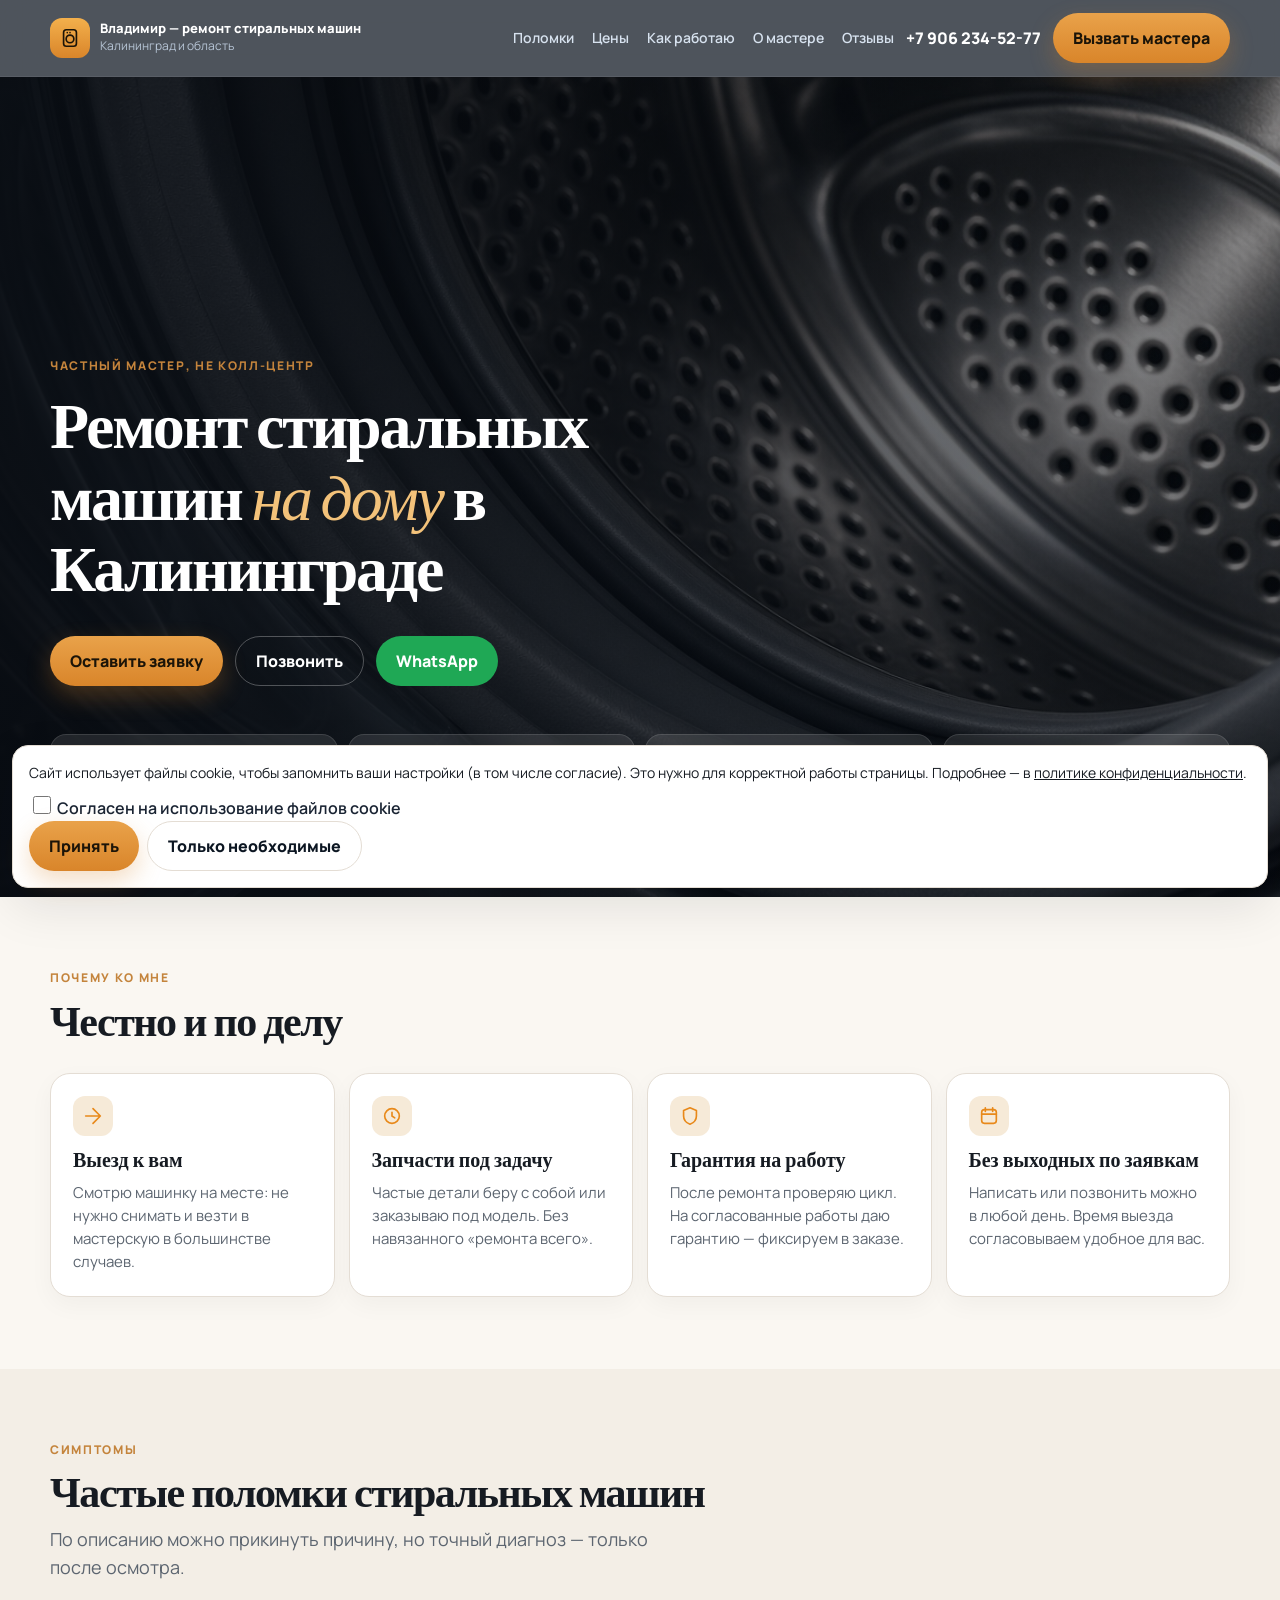
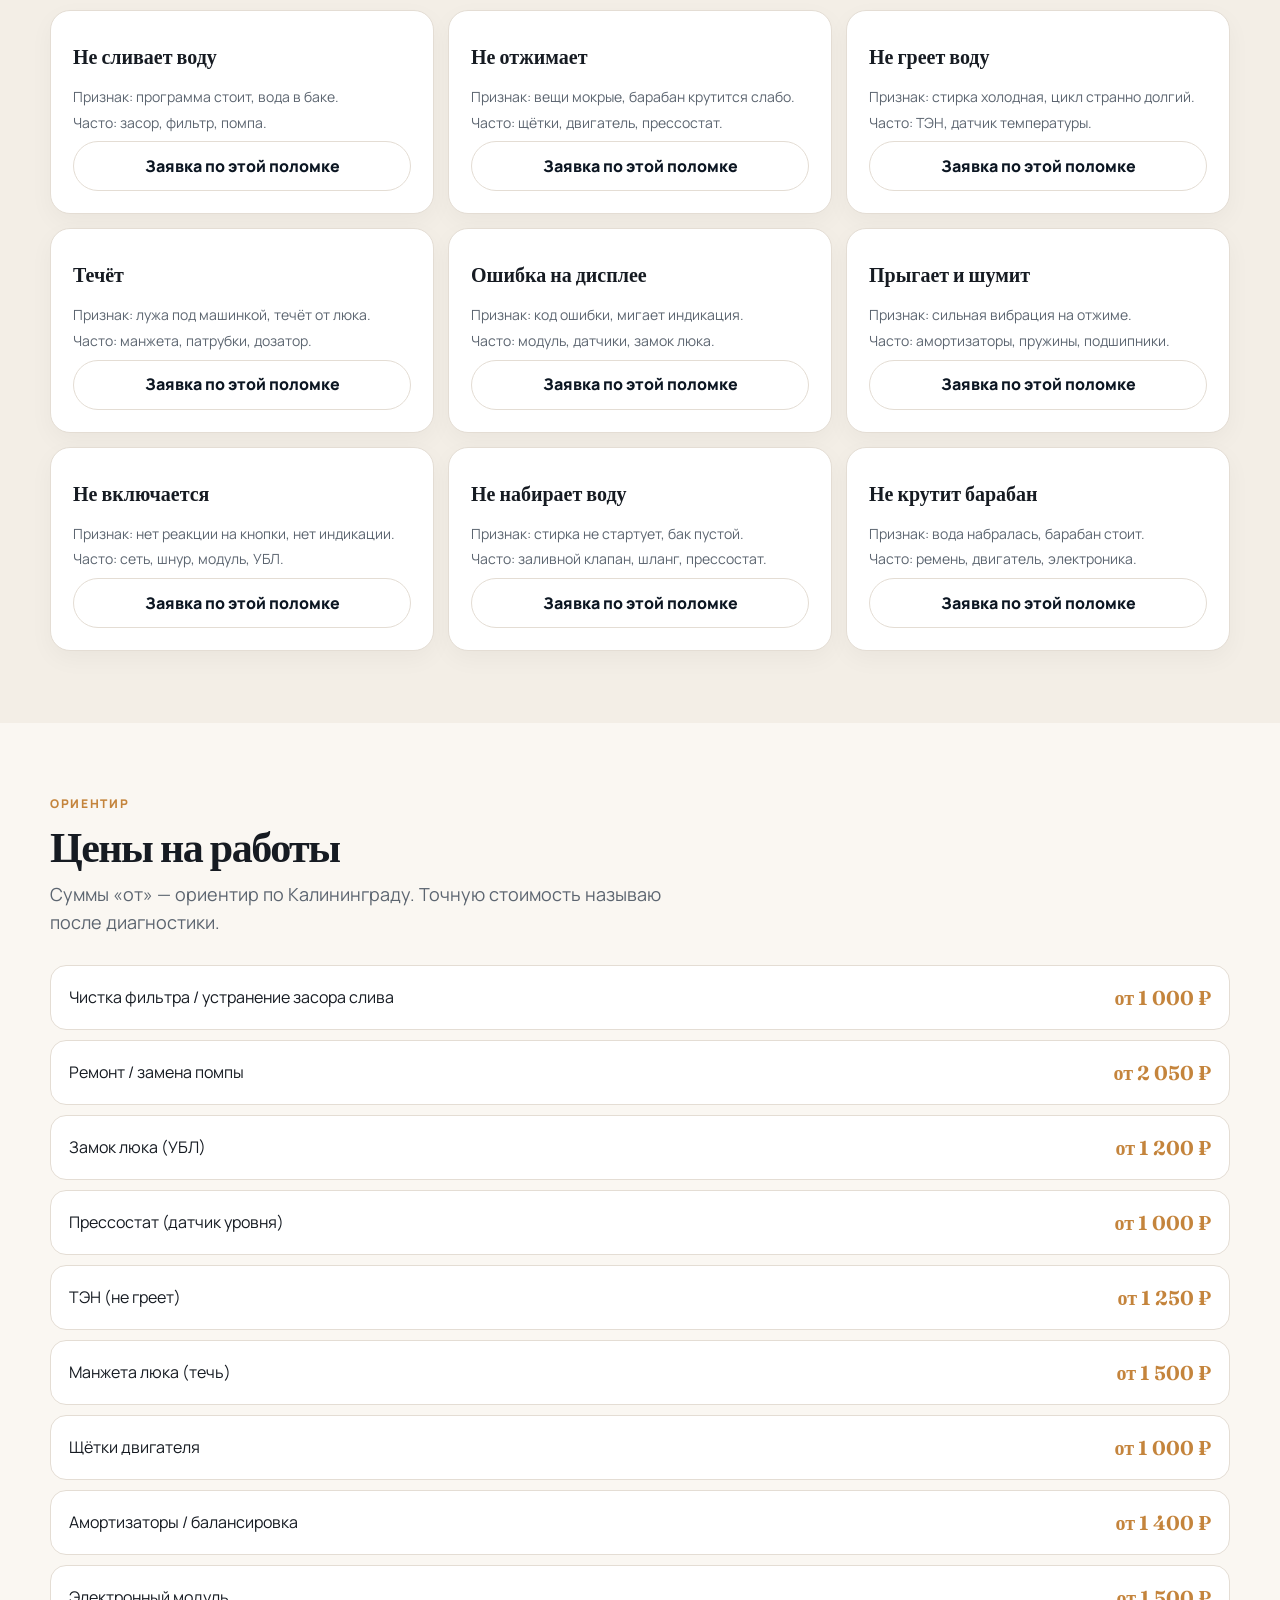
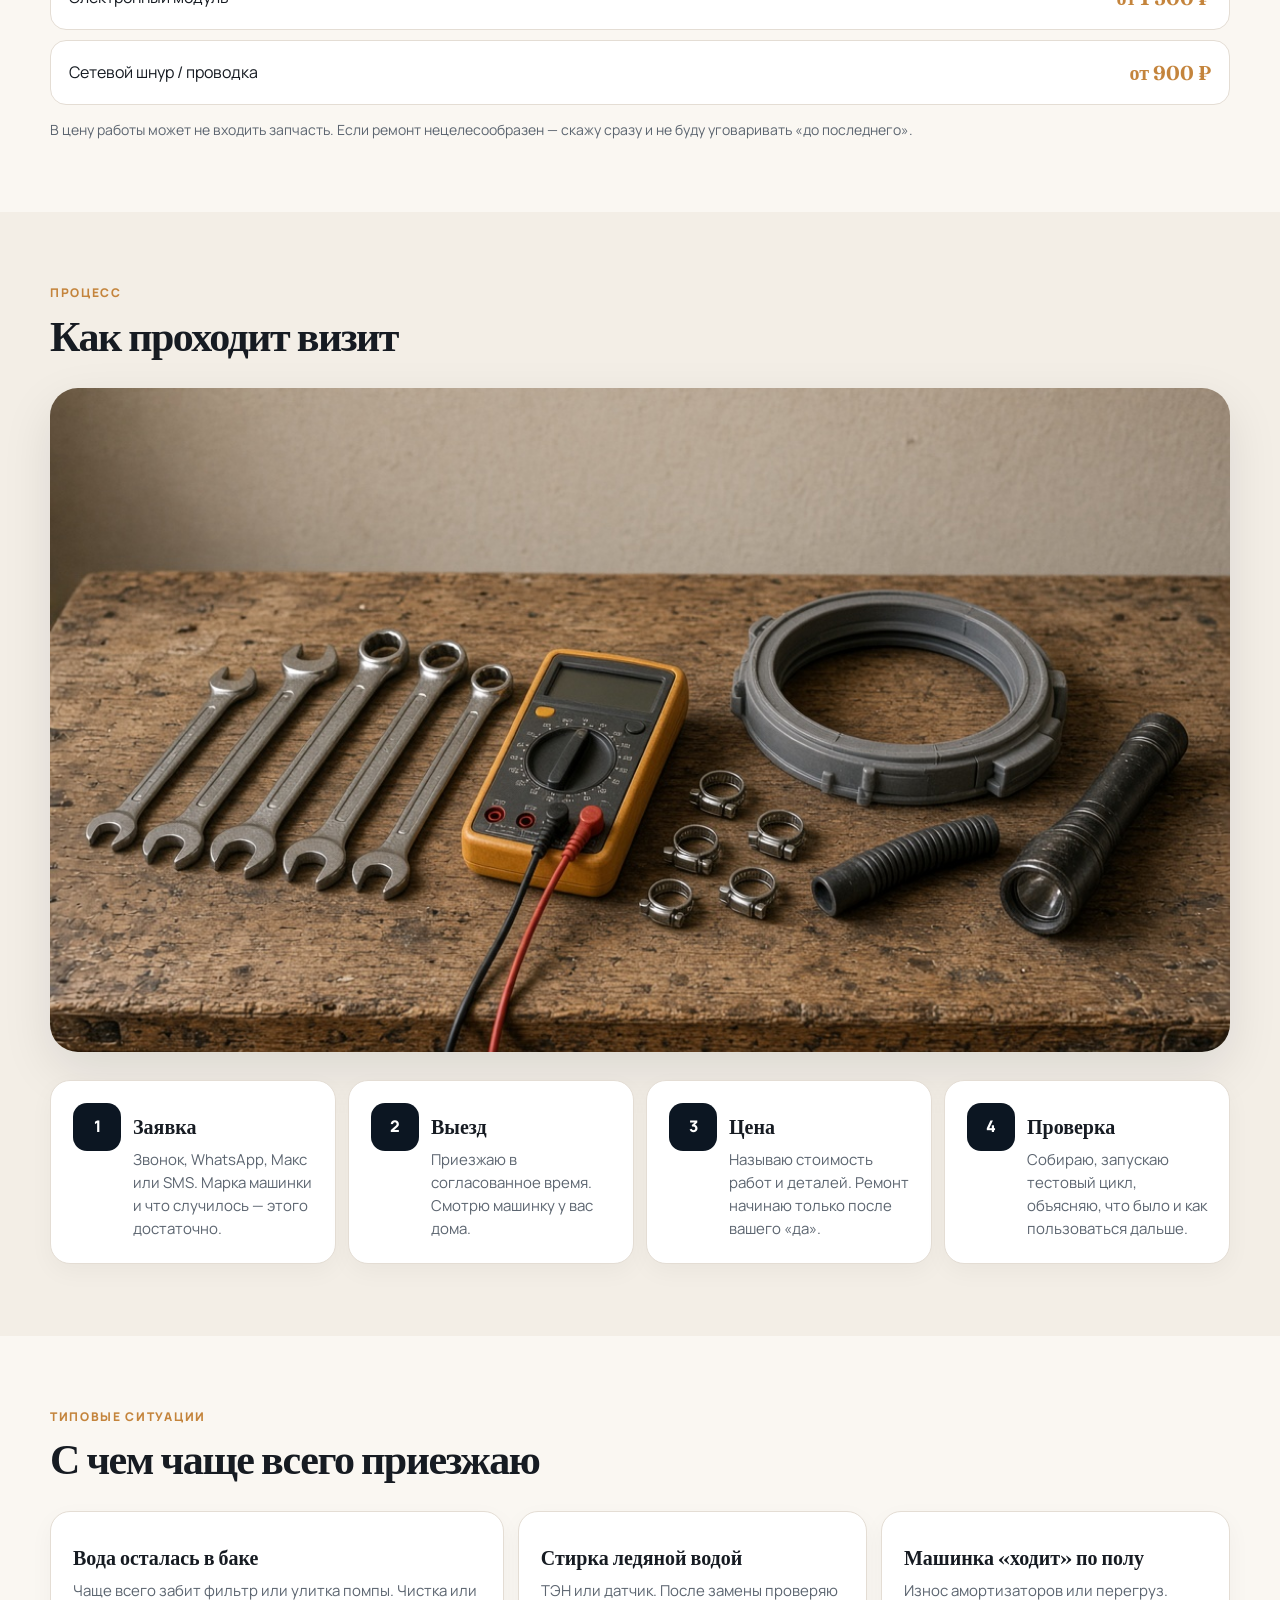
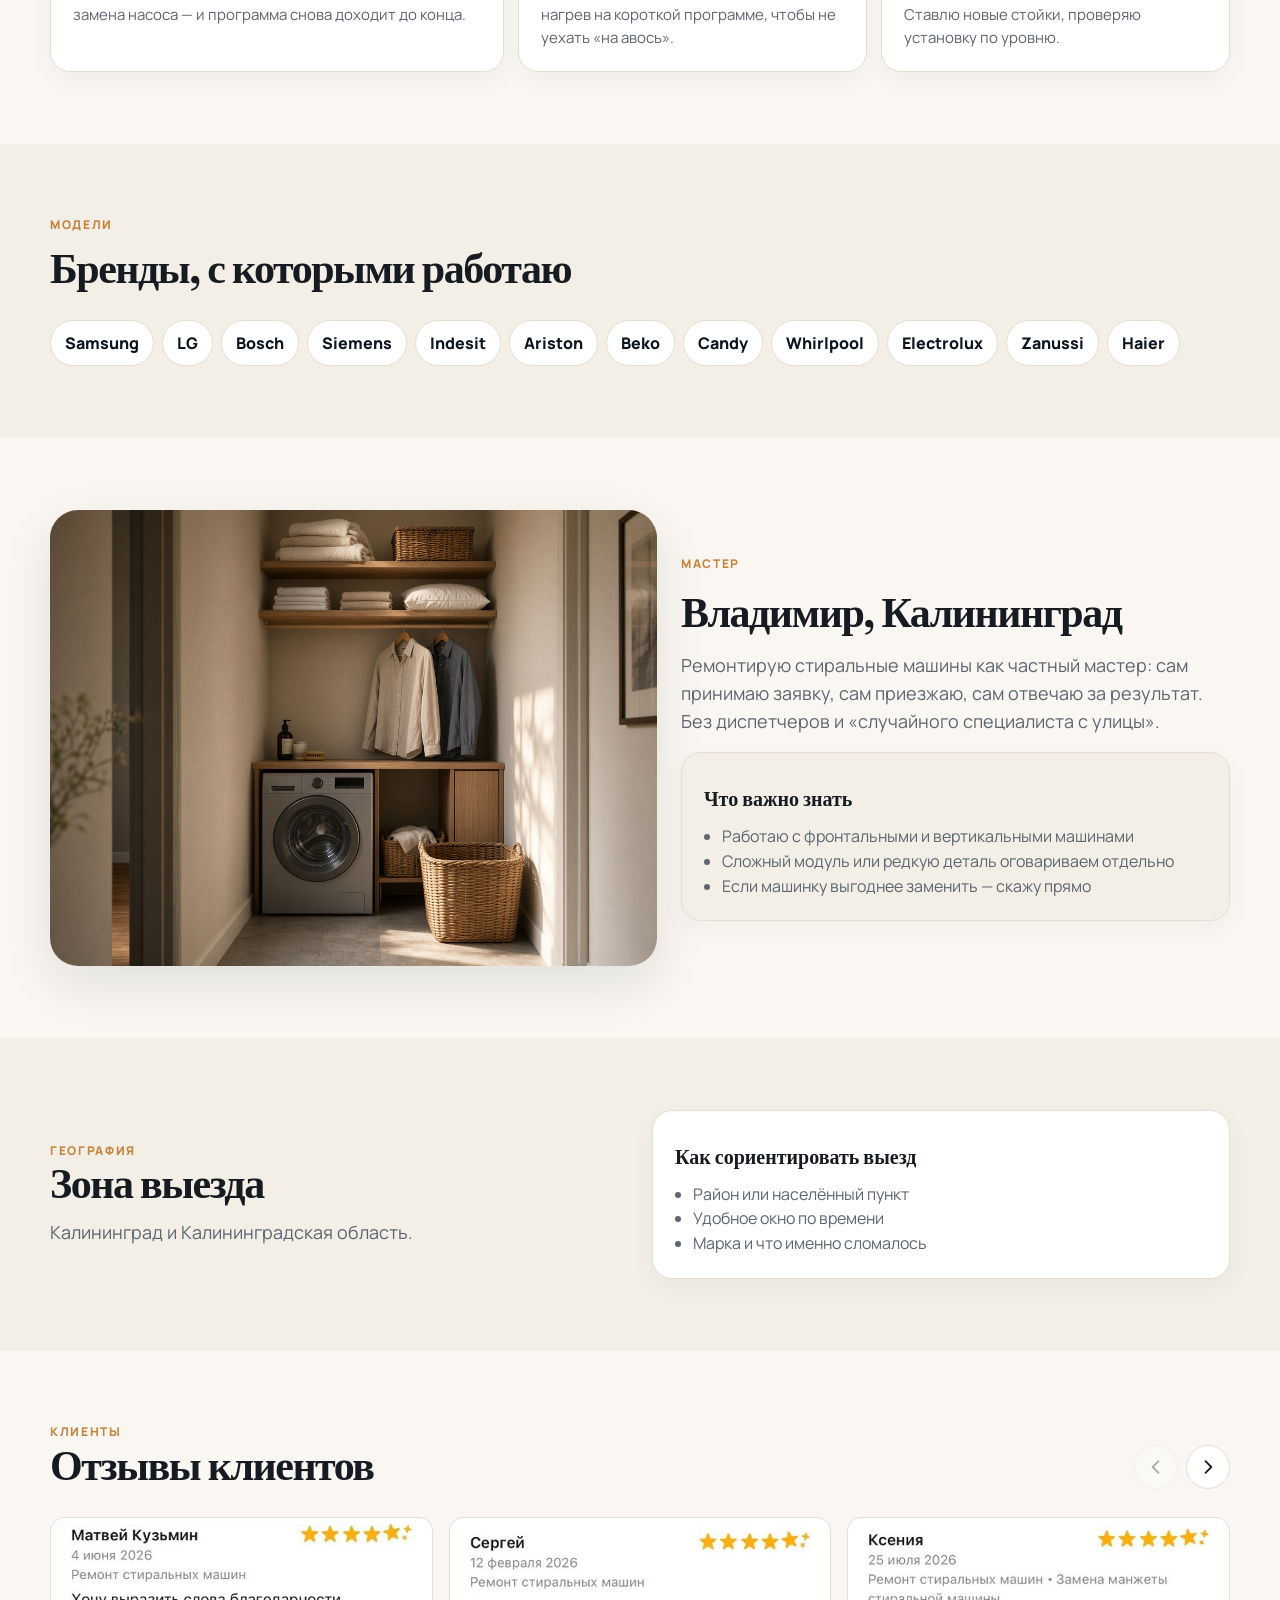
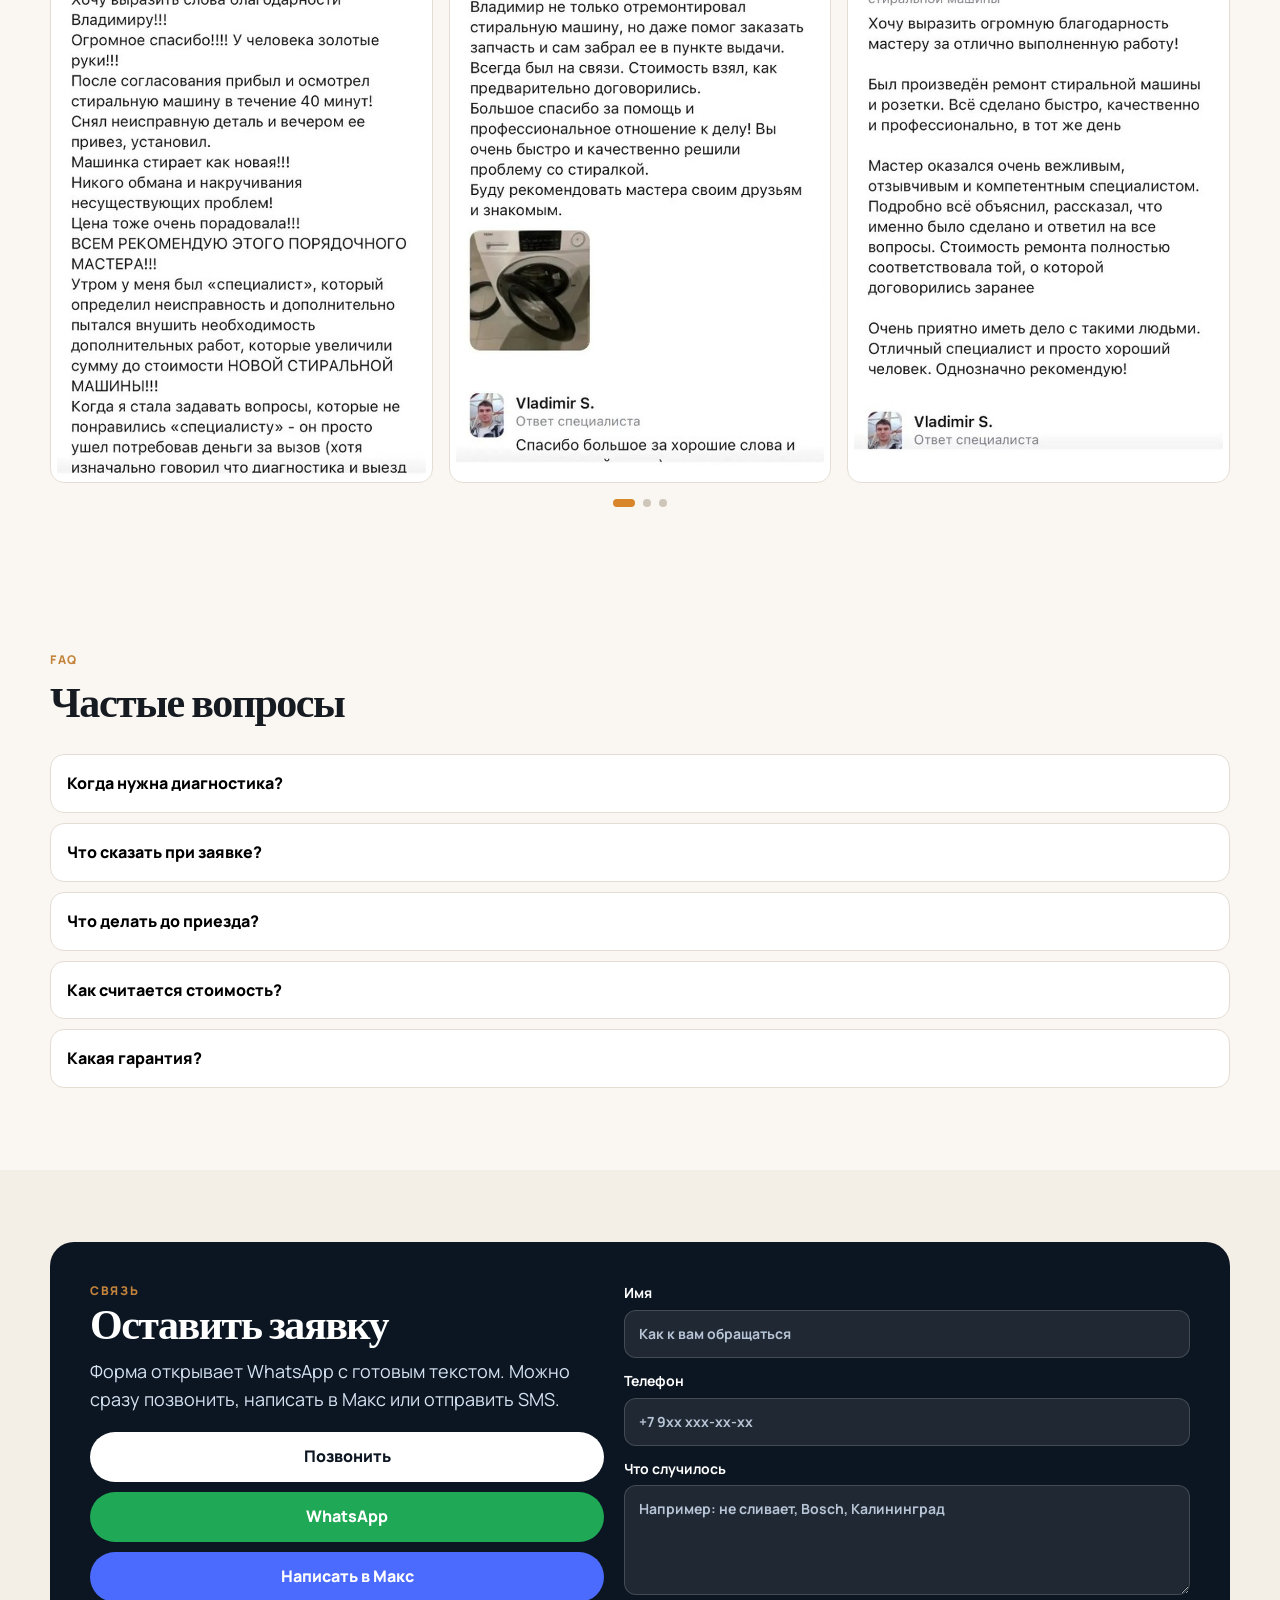
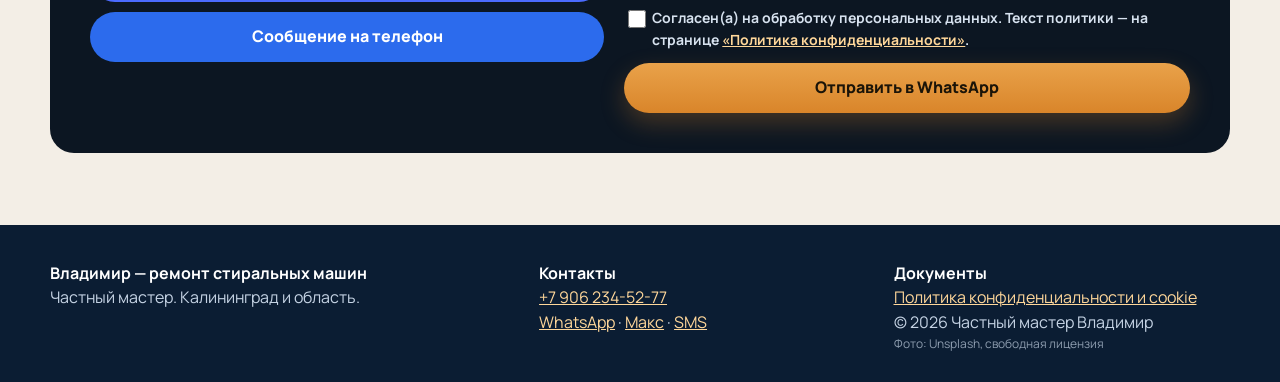
==== index.html @ f32d0a43 "Publish the kldstir landing as a static site. Ready for GitHub and Vercel with production pages and " ====
<!DOCTYPE html>
<html lang="ru">
<head>
  <meta charset="UTF-8" />
  <meta name="viewport" content="width=device-width, initial-scale=1, viewport-fit=cover" />
  <title>Ремонт стиральных машин в Калининграде — мастер Владимир</title>
  <meta name="description" content="Частный мастер Владимир: ремонт стиральных машин на дому в Калининграде и области. Выезд, диагностика, гарантия на работу. Тел. +7 906 234-52-77." />
  <link rel="preconnect" href="https://fonts.googleapis.com" />
  <link rel="preconnect" href="https://fonts.gstatic.com" crossorigin />
  <link href="https://fonts.googleapis.com/css2?family=Fraunces:ital,opsz,wght@0,9..144,500;0,9..144,650;1,9..144,500&family=Manrope:wght@500;600;700;800&display=swap" rel="stylesheet" />
  <link rel="stylesheet" href="styles.css?v=19" />
</head>
<body>
  <a class="skip" href="#main">К содержанию</a>

  <header class="header">
    <div class="container header__inner">
      <a class="brand" href="#top">
        <span class="brand__mark" aria-hidden="true">
          <svg width="22" height="22" viewBox="0 0 24 24" fill="none">
            <rect x="5" y="3" width="14" height="18" rx="3" stroke="#1b1408" stroke-width="1.8"/>
            <circle cx="12" cy="13" r="4.2" stroke="#1b1408" stroke-width="1.8"/>
            <circle cx="9" cy="6.2" r="0.9" fill="#1b1408"/>
            <circle cx="12" cy="6.2" r="0.9" fill="#1b1408"/>
          </svg>
        </span>
        <span>
          <span class="brand__title">Владимир — ремонт стиральных машин</span>
          <span class="brand__sub">Калининград и область</span>
        </span>
      </a>

      <nav class="nav-desktop" aria-label="Разделы сайта">
        <a href="#faults">Поломки</a>
        <a href="#prices">Цены</a>
        <a href="#steps">Как работаю</a>
        <a href="#about">О мастере</a>
        <a href="#reviews">Отзывы</a>
      </nav>

      <a class="header__phone" data-tel data-phone-display href="tel:+79062345277">+7 906 234-52-77</a>
      <a class="header__phone-mobile" data-tel href="tel:+79062345277">Позвонить</a>
      <a class="btn btn--amber header__cta" href="#lead">Вызвать мастера</a>
      <button class="burger" type="button" aria-label="Открыть меню" aria-expanded="false">
        <span></span><span></span><span></span>
      </button>
    </div>
  </header>

  <div class="mobile-menu" hidden>
    <nav aria-label="Мобильное меню">
      <a href="#faults">Частые поломки</a>
      <a href="#prices">Цены</a>
      <a href="#steps">Этапы работы</a>
      <a href="#about">О мастере</a>
      <a href="#area">Зона выезда</a>
      <a href="#reviews">Отзывы</a>
      <a href="#faq">Вопросы</a>
      <a href="#lead">Оставить заявку</a>
      <a data-tel href="tel:+79062345277">Позвонить</a>
    </nav>
  </div>

  <main id="main">
    <section class="hero" id="top">
      <div class="hero__stage">
        <img class="hero__photo" src="images/faults-drum.jpg?v=15" alt="Барабан и манжета люка стиральной машины" width="1152" height="864" />
        <div class="hero__veil" aria-hidden="true"></div>
        <div class="container hero__content">
          <div class="hero__copy">
            <p class="eyebrow">Частный мастер, не колл-центр</p>
            <h1>Ремонт стиральных машин <em>на дому</em> в Калининграде</h1>
            <div class="hero__actions">
              <a class="btn btn--amber" href="#lead">Оставить заявку</a>
              <a class="btn btn--ghost" data-tel href="tel:+79062345277">Позвонить</a>
              <a class="btn btn--wa" data-wa href="#">WhatsApp</a>
            </div>
          </div>
          <div class="hero-stats">
            <div><b>Выезд в день обращения</b><span>Заявки без выходных</span></div>
            <div><b>Гарантия на работу</b><span>На согласованный ремонт</span></div>
            <div><b>Цена до ремонта</b><span>Сначала согласование</span></div>
            <div><b>Город и область</b><span>Калининград и район</span></div>
          </div>
        </div>
      </div>
    </section>

    <section class="section" id="benefits">
      <div class="container">
        <div class="section__head">
          <p class="eyebrow">Почему ко мне</p>
          <h2>Честно и по делу</h2>
        </div>
        <div class="benefits">
          <article class="card">
            <div class="icon" aria-hidden="true">
              <svg width="22" height="22" viewBox="0 0 24 24" fill="none"><path d="M4 12h16M12 4l8 8-8 8" stroke="#e8891a" stroke-width="1.8" stroke-linecap="round" stroke-linejoin="round"/></svg>
            </div>
            <h3>Выезд к вам</h3>
            <p>Смотрю машинку на месте: не нужно снимать и везти в мастерскую в большинстве случаев.</p>
          </article>
          <article class="card">
            <div class="icon" aria-hidden="true">
              <svg width="22" height="22" viewBox="0 0 24 24" fill="none"><circle cx="12" cy="12" r="8" stroke="#e8891a" stroke-width="1.8"/><path d="M12 8v4l3 2" stroke="#e8891a" stroke-width="1.8" stroke-linecap="round"/></svg>
            </div>
            <h3>Запчасти под задачу</h3>
            <p>Частые детали беру с собой или заказываю под модель. Без навязанного «ремонта всего».</p>
          </article>
          <article class="card">
            <div class="icon" aria-hidden="true">
              <svg width="22" height="22" viewBox="0 0 24 24" fill="none"><path d="M12 3l7 3v6c0 4.5-3 7.5-7 9-4-1.5-7-4.5-7-9V6l7-3z" stroke="#e8891a" stroke-width="1.8" stroke-linejoin="round"/></svg>
            </div>
            <h3>Гарантия на работу</h3>
            <p>После ремонта проверяю цикл. На согласованные работы даю гарантию — фиксируем в заказе.</p>
          </article>
          <article class="card">
            <div class="icon" aria-hidden="true">
              <svg width="22" height="22" viewBox="0 0 24 24" fill="none"><rect x="4" y="5" width="16" height="15" rx="3" stroke="#e8891a" stroke-width="1.8"/><path d="M8 3v4M16 3v4M4 10h16" stroke="#e8891a" stroke-width="1.8" stroke-linecap="round"/></svg>
            </div>
            <h3>Без выходных по заявкам</h3>
            <p>Написать или позвонить можно в любой день. Время выезда согласовываем удобное для вас.</p>
          </article>
        </div>
      </div>
    </section>

    <section class="section section--alt" id="faults">
      <div class="container">
        <div class="section__head">
          <p class="eyebrow">Симптомы</p>
          <h2>Частые поломки стиральных машин</h2>
          <p class="lead">По описанию можно прикинуть причину, но точный диагноз — только после осмотра.</p>
        </div>
        <div class="faults">
          <article class="card fault">
            <h3>Не сливает воду</h3>
            <div class="fault__meta">
              <span>Признак: программа стоит, вода в баке.</span>
              <span>Часто: засор, фильтр, помпа.</span>
            </div>
            <button class="btn btn--outline" type="button" data-issue="Не сливает воду">Заявка по этой поломке</button>
          </article>
          <article class="card fault">
            <h3>Не отжимает</h3>
            <div class="fault__meta">
              <span>Признак: вещи мокрые, барабан крутится слабо.</span>
              <span>Часто: щётки, двигатель, прессостат.</span>
            </div>
            <button class="btn btn--outline" type="button" data-issue="Не отжимает">Заявка по этой поломке</button>
          </article>
          <article class="card fault">
            <h3>Не греет воду</h3>
            <div class="fault__meta">
              <span>Признак: стирка холодная, цикл странно долгий.</span>
              <span>Часто: ТЭН, датчик температуры.</span>
            </div>
            <button class="btn btn--outline" type="button" data-issue="Не греет воду">Заявка по этой поломке</button>
          </article>
          <article class="card fault">
            <h3>Течёт</h3>
            <div class="fault__meta">
              <span>Признак: лужа под машинкой, течёт от люка.</span>
              <span>Часто: манжета, патрубки, дозатор.</span>
            </div>
            <button class="btn btn--outline" type="button" data-issue="Течёт стиральная машина">Заявка по этой поломке</button>
          </article>
          <article class="card fault">
            <h3>Ошибка на дисплее</h3>
            <div class="fault__meta">
              <span>Признак: код ошибки, мигает индикация.</span>
              <span>Часто: модуль, датчики, замок люка.</span>
            </div>
            <button class="btn btn--outline" type="button" data-issue="Ошибка на дисплее">Заявка по этой поломке</button>
          </article>
          <article class="card fault">
            <h3>Прыгает и шумит</h3>
            <div class="fault__meta">
              <span>Признак: сильная вибрация на отжиме.</span>
              <span>Часто: амортизаторы, пружины, подшипники.</span>
            </div>
            <button class="btn btn--outline" type="button" data-issue="Прыгает и сильно шумит">Заявка по этой поломке</button>
          </article>
          <article class="card fault">
            <h3>Не включается</h3>
            <div class="fault__meta">
              <span>Признак: нет реакции на кнопки, нет индикации.</span>
              <span>Часто: сеть, шнур, модуль, УБЛ.</span>
            </div>
            <button class="btn btn--outline" type="button" data-issue="Не включается">Заявка по этой поломке</button>
          </article>
          <article class="card fault">
            <h3>Не набирает воду</h3>
            <div class="fault__meta">
              <span>Признак: стирка не стартует, бак пустой.</span>
              <span>Часто: заливной клапан, шланг, прессостат.</span>
            </div>
            <button class="btn btn--outline" type="button" data-issue="Не набирает воду">Заявка по этой поломке</button>
          </article>
          <article class="card fault">
            <h3>Не крутит барабан</h3>
            <div class="fault__meta">
              <span>Признак: вода набралась, барабан стоит.</span>
              <span>Часто: ремень, двигатель, электроника.</span>
            </div>
            <button class="btn btn--outline" type="button" data-issue="Не крутит барабан">Заявка по этой поломке</button>
          </article>
        </div>
      </div>
    </section>

    <section class="section" id="prices">
      <div class="container">
        <div class="section__head">
          <p class="eyebrow">Ориентир</p>
          <h2>Цены на работы</h2>
          <p class="lead">Суммы «от» — ориентир по Калининграду. Точную стоимость называю после диагностики.</p>
        </div>
        <div class="prices">
          <div class="price-row"><span>Чистка фильтра / устранение засора слива</span><b>от 1 000 ₽</b></div>
          <div class="price-row"><span>Ремонт / замена помпы</span><b>от 2 050 ₽</b></div>
          <div class="price-row"><span>Замок люка (УБЛ)</span><b>от 1 200 ₽</b></div>
          <div class="price-row"><span>Прессостат (датчик уровня)</span><b>от 1 000 ₽</b></div>
          <div class="price-row"><span>ТЭН (не греет)</span><b>от 1 250 ₽</b></div>
          <div class="price-row"><span>Манжета люка (течь)</span><b>от 1 500 ₽</b></div>
          <div class="price-row"><span>Щётки двигателя</span><b>от 1 000 ₽</b></div>
          <div class="price-row"><span>Амортизаторы / балансировка</span><b>от 1 400 ₽</b></div>
          <div class="price-row"><span>Электронный модуль</span><b>от 1 500 ₽</b></div>
          <div class="price-row"><span>Сетевой шнур / проводка</span><b>от 900 ₽</b></div>
        </div>
        <p class="disclaimer">В цену работы может не входить запчасть. Если ремонт нецелесообразен — скажу сразу и не буду уговаривать «до последнего».</p>
      </div>
    </section>

    <section class="section section--alt" id="steps">
      <div class="container">
        <div class="section__head">
          <p class="eyebrow">Процесс</p>
          <h2>Как проходит визит</h2>
        </div>
        <figure class="section-photo">
          <img src="images/steps-tools.jpg" alt="Инструменты и запчасти для ремонта стиральной машины" width="1152" height="864" />
        </figure>
        <div class="steps">
          <article class="card step">
            <div class="step__n">1</div>
            <div>
              <h3>Заявка</h3>
              <p>Звонок, WhatsApp, Макс или SMS. Марка машинки и что случилось — этого достаточно.</p>
            </div>
          </article>
          <article class="card step">
            <div class="step__n">2</div>
            <div>
              <h3>Выезд</h3>
              <p>Приезжаю в согласованное время. Смотрю машинку у вас дома.</p>
            </div>
          </article>
          <article class="card step">
            <div class="step__n">3</div>
            <div>
              <h3>Цена</h3>
              <p>Называю стоимость работ и деталей. Ремонт начинаю только после вашего «да».</p>
            </div>
          </article>
          <article class="card step">
            <div class="step__n">4</div>
            <div>
              <h3>Проверка</h3>
              <p>Собираю, запускаю тестовый цикл, объясняю, что было и как пользоваться дальше.</p>
            </div>
          </article>
        </div>
      </div>
    </section>

    <section class="section" id="cases">
      <div class="container">
        <div class="section__head">
          <p class="eyebrow">Типовые ситуации</p>
          <h2>С чем чаще всего приезжаю</h2>
        </div>
        <div class="cases">
          <article class="card">
            <h3>Вода осталась в баке</h3>
            <p>Чаще всего забит фильтр или улитка помпы. Чистка или замена насоса — и программа снова доходит до конца.</p>
          </article>
          <article class="card">
            <h3>Стирка ледяной водой</h3>
            <p>ТЭН или датчик. После замены проверяю нагрев на короткой программе, чтобы не уехать «на авось».</p>
          </article>
          <article class="card">
            <h3>Машинка «ходит» по полу</h3>
            <p>Износ амортизаторов или перегруз. Ставлю новые стойки, проверяю установку по уровню.</p>
          </article>
        </div>
      </div>
    </section>

    <section class="section section--alt" id="brands">
      <div class="container">
        <div class="section__head">
          <p class="eyebrow">Модели</p>
          <h2>Бренды, с которыми работаю</h2>
        </div>
        <div class="brands">
          <span class="brand-chip">Samsung</span>
          <span class="brand-chip">LG</span>
          <span class="brand-chip">Bosch</span>
          <span class="brand-chip">Siemens</span>
          <span class="brand-chip">Indesit</span>
          <span class="brand-chip">Ariston</span>
          <span class="brand-chip">Beko</span>
          <span class="brand-chip">Candy</span>
          <span class="brand-chip">Whirlpool</span>
          <span class="brand-chip">Electrolux</span>
          <span class="brand-chip">Zanussi</span>
          <span class="brand-chip">Haier</span>
        </div>
      </div>
    </section>

    <section class="section" id="about">
      <div class="container about-grid">
        <figure class="about-photo">
          <img src="images/about-laundry.jpg" alt="Стиральная машина в домашней прачечной" width="1152" height="864" />
        </figure>
        <div class="about-copy">
          <p class="eyebrow">Мастер</p>
          <h2>Владимир, Калининград</h2>
          <p class="lead">Ремонтирую стиральные машины как частный мастер: сам принимаю заявку, сам приезжаю, сам отвечаю за результат. Без диспетчеров и «случайного специалиста с улицы».</p>
          <article class="card card--inset">
            <h3>Что важно знать</h3>
            <ul class="list">
              <li>Работаю с фронтальными и вертикальными машинами</li>
              <li>Сложный модуль или редкую деталь оговариваем отдельно</li>
              <li>Если машинку выгоднее заменить — скажу прямо</li>
            </ul>
          </article>
        </div>
      </div>
    </section>

    <section class="section section--alt" id="area">
      <div class="container area-grid">
        <div>
          <p class="eyebrow">География</p>
          <h2>Зона выезда</h2>
          <p class="lead" style="margin-top:12px">Калининград и Калининградская область.</p>
        </div>
        <article class="card">
          <h3>Как сориентировать выезд</h3>
          <ul class="list">
            <li>Район или населённый пункт</li>
            <li>Удобное окно по времени</li>
            <li>Марка и что именно сломалось</li>
          </ul>
        </article>
      </div>
    </section>

    <section class="section" id="reviews">
      <div class="container">
        <div class="section__head section__head--reviews">
          <div>
            <p class="eyebrow">Клиенты</p>
            <h2>Отзывы клиентов</h2>
          </div>
          <div class="reviews-controls">
            <button class="reviews-arrow" type="button" data-reviews-prev aria-label="Предыдущие отзывы">
              <svg width="20" height="20" viewBox="0 0 24 24" fill="none" aria-hidden="true">
                <path d="M15 5L8 12l7 7" stroke="currentColor" stroke-width="2.2" stroke-linecap="round" stroke-linejoin="round"/>
              </svg>
            </button>
            <button class="reviews-arrow" type="button" data-reviews-next aria-label="Следующие отзывы">
              <svg width="20" height="20" viewBox="0 0 24 24" fill="none" aria-hidden="true">
                <path d="M9 5l7 7-7 7" stroke="currentColor" stroke-width="2.2" stroke-linecap="round" stroke-linejoin="round"/>
              </svg>
            </button>
          </div>
        </div>
        <div class="reviews-carousel" data-reviews-carousel>
          <div class="reviews-viewport">
            <div class="reviews-track">
              <div class="reviews-slide">
                <figure class="review-shot">
                  <img src="images/reviews/review-matvey.jpg" alt="Отзыв Матвея Кузьмина: 5 звёзд, благодарность за честный ремонт" width="720" height="1078" />
                </figure>
                <figure class="review-shot">
                  <img src="images/reviews/review-sergey.jpg" alt="Отзыв Сергея: 5 звёзд, помог с запчастью, ответ мастера" width="720" height="1057" />
                </figure>
                <figure class="review-shot">
                  <img src="images/reviews/review-ksenia-july.jpg" alt="Отзыв Ксении: 5 звёзд, ремонт стиральной машины и розетки" width="720" height="1032" />
                </figure>
              </div>
              <div class="reviews-slide">
                <figure class="review-shot">
                  <img src="images/reviews/review-olga.jpg" alt="Отзыв Ольги: 5 звёзд, машинка работает как новая, ответ мастера" width="720" height="730" />
                </figure>
                <figure class="review-shot">
                  <img src="images/reviews/review-ksenia-june.jpg" alt="Отзыв Ксении: 5 звёзд, замена манжеты, ответ мастера" width="720" height="730" />
                </figure>
                <figure class="review-shot">
                  <img src="images/reviews/review-sofia.jpg" alt="Отзыв Софии: 5 звёзд, ответственный ремонт, ответ мастера" width="720" height="688" />
                </figure>
              </div>
              <div class="reviews-slide reviews-slide--pair">
                <figure class="review-shot">
                  <img src="images/reviews/review-elena.jpg" alt="Отзыв Елены: 5 звёзд, приехал вовремя, ответ мастера" width="720" height="596" />
                </figure>
                <figure class="review-shot">
                  <img src="images/reviews/review-vladimir.jpg" alt="Отзыв Владимира: 5 звёзд, отличный специалист" width="720" height="512" />
                </figure>
              </div>
            </div>
          </div>
          <div class="reviews-dots" data-reviews-dots></div>
        </div>
      </div>
    </section>

    <section class="section" id="faq">
      <div class="container">
        <div class="section__head">
          <p class="eyebrow">FAQ</p>
          <h2>Частые вопросы</h2>
        </div>
        <div class="faq">
          <article class="faq__item">
            <button class="faq__q" type="button" aria-expanded="false">Когда нужна диагностика?</button>
            <div class="faq__a">Если машинка не сливает, не отжимает, не греет, течёт, выдаёт код или сильно шумит — без осмотра нельзя честно назвать цену. Диагностика на дому, ремонт — только после согласования.</div>
          </article>
          <article class="faq__item">
            <button class="faq__q" type="button" aria-expanded="false">Что сказать при заявке?</button>
            <div class="faq__a">Марку и примерно модель, код ошибки если есть, на каком этапе сбой, есть ли вода в баке, течёт ли, когда началось. Это помогает взять нужный инструмент, но диагноз всё равно после осмотра.</div>
          </article>
          <article class="faq__item">
            <button class="faq__q" type="button" aria-expanded="false">Что делать до приезда?</button>
            <div class="faq__a">При течи, запахе гари или искрении отключите питание и перекройте воду. Не открывайте люк силой и не крутите заклинивший барабан. Сохраните код ошибки на экране, если он есть.</div>
          </article>
          <article class="faq__item">
            <button class="faq__q" type="button" aria-expanded="false">Как считается стоимость?</button>
            <div class="faq__a">Работа + деталь, если она нужна. На цену влияют причина, доступ к узлам и модель машины. Дополнительные работы не делаю молча — только после вашего согласия.</div>
          </article>
          <article class="faq__item">
            <button class="faq__q" type="button" aria-expanded="false">Какая гарантия?</button>
            <div class="faq__a">Гарантия на согласованные работы и установленные мной детали. Срок проговариваем на месте и фиксируем. На износ других узлов гарантия не распространяется.</div>
          </article>
        </div>
      </div>
    </section>

    <section class="section section--alt" id="lead">
      <div class="container">
        <div class="lead-box">
          <div>
            <p class="eyebrow">Связь</p>
            <h2>Оставить заявку</h2>
            <p class="lead" style="color:#d5e2f2;margin-top:10px">Форма открывает WhatsApp с готовым текстом. Можно сразу позвонить, написать в Макс или отправить SMS.</p>
            <div class="alt-contacts" style="margin-top:18px">
              <a class="btn btn--light" data-tel href="tel:+79062345277">Позвонить</a>
              <a class="btn btn--wa" data-wa href="#">WhatsApp</a>
              <a class="btn btn--max" data-max href="#">Написать в Макс</a>
              <a class="btn btn--sms" data-sms href="#">Сообщение на телефон</a>
            </div>
          </div>
          <form class="form" id="lead-form" novalidate>
            <label>
              Имя
              <input id="name" name="name" type="text" autocomplete="name" placeholder="Как к вам обращаться" />
            </label>
            <label>
              Телефон
              <input id="phone" name="phone" type="tel" autocomplete="tel" required placeholder="+7 9xx xxx-xx-xx" />
            </label>
            <label>
              Что случилось
              <textarea id="issue" name="issue" placeholder="Например: не сливает, Bosch, Калининград"></textarea>
            </label>
            <label class="check">
              <input id="pdn-consent" type="checkbox" />
              <span>Согласен(а) на обработку персональных данных. Текст политики — на странице <a href="privacy.html">«Политика конфиденциальности»</a>.</span>
            </label>
            <p class="form__error" hidden></p>
            <button class="btn btn--amber" type="submit">Отправить в WhatsApp</button>
          </form>
        </div>
      </div>
    </section>
  </main>

  <footer class="footer">
    <div class="container footer__grid">
      <div>
        <strong>Владимир — ремонт стиральных машин</strong>
        <p>Частный мастер. Калининград и область.</p>
      </div>
      <div>
        <strong>Контакты</strong>
        <p><a data-tel data-phone-display href="tel:+79062345277">+7 906 234-52-77</a></p>
        <p><a data-wa href="#">WhatsApp</a> · <a data-max href="#">Макс</a> · <a data-sms href="#">SMS</a></p>
      </div>
      <div>
        <strong>Документы</strong>
        <p><a href="privacy.html">Политика конфиденциальности и cookie</a></p>
        <p>© <span id="year"></span> Частный мастер Владимир</p>
        <p class="photo-credit">Фото: Unsplash, свободная лицензия</p>
      </div>
    </div>
  </footer>

  <nav class="dock" aria-label="Быстрая связь">
    <a data-tel href="tel:+79062345277"><span>Звонок</span></a>
    <a data-wa href="#"><span>WhatsApp</span></a>
    <a data-max href="#"><span>Макс</span></a>
    <a data-sms href="#"><span>SMS</span></a>
  </nav>

  <div class="cookie" hidden role="dialog" aria-label="Согласие на cookie">
    <p>Сайт использует файлы cookie, чтобы запомнить ваши настройки (в том числе согласие). Это нужно для корректной работы страницы. Подробнее — в <a href="privacy.html">политике конфиденциальности</a>.</p>
    <label class="check" style="color:#1a2433;margin-bottom:10px">
      <input id="cookie-check" type="checkbox" />
      <span>Согласен на использование файлов cookie</span>
    </label>
    <div class="cookie__actions">
      <button class="btn btn--amber" type="button" data-cookie-accept>Принять</button>
      <button class="btn btn--outline" type="button" data-cookie-necessary>Только необходимые</button>
    </div>
    <p class="cookie__hint" hidden></p>
  </div>

  <script src="app.js"></script>
  <script>document.getElementById("year").textContent = new Date().getFullYear();</script>
</body>
</html>
---- styles.css ----
:root {
  --navy: #0c1622;
  --navy-2: #152536;
  --ink: #161b22;
  --muted: #5c6570;
  --line: #e4ddd4;
  --bg: #f3eee6;
  --paper: #faf7f2;
  --white: #ffffff;
  --amber: #d9852a;
  --amber-hover: #c4741f;
  --amber-soft: #f6ead8;
  --copper: #c4843c;
  --wa: #1fa855;
  --max: #4b6bff;
  --sms: #2c6bed;
  --radius: 20px;
  --shadow: 0 18px 50px rgba(12, 22, 34, 0.1);
  --header-h: 76px;
  --dock-h: 0px;
  --safe-bottom: env(safe-area-inset-bottom, 0px);
}

*,
*::before,
*::after {
  box-sizing: border-box;
}

html {
  scroll-behavior: smooth;
}

html,
body {
  margin: 0;
  padding: 0;
  overflow-x: hidden;
}

body {
  font-family: Manrope, system-ui, -apple-system, Segoe UI, sans-serif;
  color: var(--ink);
  background: var(--paper);
  line-height: 1.55;
  padding-bottom: calc(var(--dock-h) + var(--safe-bottom));
}

body.menu-open {
  overflow: hidden;
}

img,
svg {
  max-width: 100%;
  display: block;
}

a {
  color: inherit;
}

.container {
  width: min(1180px, calc(100% - 32px));
  margin-inline: auto;
}

.skip {
  position: absolute;
  left: -999px;
  top: 8px;
}

.skip:focus {
  left: 8px;
  background: var(--white);
  padding: 8px 12px;
  z-index: 100;
}

h1,
h2,
h3,
p {
  margin: 0;
}

h1,
h2 {
  font-family: Fraunces, Georgia, serif;
  font-weight: 650;
  letter-spacing: -0.035em;
  line-height: 1.12;
}

h1 {
  font-size: clamp(32px, 6vw, 64px);
}

h1 em {
  font-style: italic;
  font-weight: 500;
  color: #f3c27a;
}

h2 {
  font-size: clamp(26px, 4vw, 42px);
}

.lead {
  color: var(--muted);
  font-size: clamp(15px, 2vw, 18px);
  max-width: 58ch;
}

.section {
  padding: 72px 0;
}

.section--alt {
  background: var(--bg);
}

.section__head {
  display: grid;
  gap: 10px;
  margin-bottom: 28px;
}

.eyebrow {
  color: var(--copper);
  font-weight: 800;
  font-size: 12px;
  letter-spacing: 0.14em;
  text-transform: uppercase;
}

.header {
  position: sticky;
  top: 0;
  z-index: 40;
  background: rgba(12, 22, 34, 0.72);
  color: var(--white);
  backdrop-filter: blur(16px);
  border-bottom: 1px solid rgba(255, 255, 255, 0.06);
}

.header__inner {
  min-height: var(--header-h);
  display: flex;
  align-items: center;
  gap: 12px;
}

.brand {
  display: flex;
  align-items: center;
  gap: 10px;
  text-decoration: none;
  min-width: 0;
  flex: 1;
}

.brand__mark {
  width: 40px;
  height: 40px;
  flex: 0 0 40px;
  border-radius: 12px;
  background: linear-gradient(180deg, #f3b04c, var(--amber));
  display: grid;
  place-items: center;
}

.brand > span:last-child {
  min-width: 0;
}

.brand__title,
.brand__sub {
  display: block;
}

.brand__title {
  font-weight: 800;
  font-size: 13px;
  line-height: 1.2;
}

.brand__sub {
  font-size: 12px;
  color: #b7c5d6;
}

.header__phone {
  display: none;
  text-decoration: none;
  font-weight: 800;
  white-space: nowrap;
}

.header__cta,
.header__home {
  display: none;
}

.nav-desktop {
  display: none;
  gap: 18px;
  font-size: 14px;
  font-weight: 600;
}

.nav-desktop a {
  text-decoration: none;
  color: #d7e2ef;
}

.burger {
  width: 44px;
  height: 44px;
  flex: 0 0 44px;
  border: 1px solid rgba(255, 255, 255, 0.18);
  background: transparent;
  border-radius: 10px;
  display: flex;
  flex-direction: column;
  justify-content: center;
  align-items: center;
  gap: 5px;
  cursor: pointer;
}

.burger span {
  display: block;
  width: 18px;
  height: 2px;
  background: var(--white);
}

.mobile-menu {
  position: fixed;
  inset: var(--header-h) 0 0;
  background: var(--navy);
  z-index: 39;
  padding: 20px 16px 32px;
  overflow: auto;
}

.mobile-menu nav {
  display: grid;
  gap: 8px;
}

.mobile-menu a {
  display: block;
  text-decoration: none;
  color: var(--white);
  font-weight: 700;
  font-size: 18px;
  padding: 12px 8px;
  min-height: 44px;
}

.btn,
button,
.faq__q,
.burger,
.dock a,
a[href] {
  cursor: pointer;
}

.btn {
  display: inline-flex;
  align-items: center;
  justify-content: center;
  gap: 8px;
  min-height: 50px;
  padding: 0 20px;
  border-radius: 999px;
  border: 0;
  font: inherit;
  font-weight: 800;
  text-decoration: none;
  cursor: pointer;
  white-space: nowrap;
  transition: transform 0.18s ease, background 0.18s ease, box-shadow 0.18s ease;
}

.btn:hover {
  transform: translateY(-1px);
}

.btn--amber {
  background: linear-gradient(180deg, #e9a24a, var(--amber));
  color: #1b1408;
  box-shadow: 0 10px 24px rgba(217, 133, 42, 0.28);
}

.btn--amber:hover {
  background: var(--amber-hover);
}

.btn--ghost {
  background: transparent;
  color: var(--white);
  border: 1px solid rgba(255, 255, 255, 0.28);
}

.btn--light {
  background: var(--white);
  color: var(--navy);
}

.btn--wa {
  background: var(--wa);
  color: var(--white);
}

.btn--max {
  background: var(--max);
  color: var(--white);
}

.btn--sms {
  background: var(--sms);
  color: var(--white);
}

.btn--outline {
  background: var(--white);
  color: var(--navy);
  border: 1px solid var(--line);
}

.hero {
  color: var(--white);
  padding: 0;
}

.hero__stage {
  position: relative;
  min-height: min(92vh, 820px);
  display: grid;
  align-items: end;
  overflow: hidden;
}

.hero__photo {
  position: absolute;
  inset: 0;
  width: 100%;
  height: 100%;
  object-fit: cover;
  object-position: 50% 50%;
}

.hero__veil {
  position: absolute;
  inset: 0;
  background:
    linear-gradient(90deg, rgba(8, 12, 18, 0.88) 0%, rgba(8, 12, 18, 0.62) 42%, rgba(8, 12, 18, 0.18) 100%),
    linear-gradient(180deg, rgba(8, 12, 18, 0.28) 0%, rgba(8, 12, 18, 0.55) 100%);
}

.hero__content {
  position: relative;
  z-index: 1;
  padding: 56px 0 64px;
  display: grid;
  gap: 48px;
}

.hero__copy {
  max-width: 640px;
}

.hero__copy .eyebrow {
  margin-bottom: 14px;
}

.hero__copy h1 {
  margin-top: 0;
  margin-bottom: 0;
}

.hero__actions {
  display: flex;
  flex-wrap: wrap;
  gap: 12px;
  margin-top: 32px;
}

.hero__lead {
  color: #e4ddd4;
  font-size: clamp(16px, 2vw, 19px);
  max-width: 46ch;
  margin-top: 16px;
}

.hero__pills {
  display: flex;
  flex-wrap: wrap;
  gap: 8px;
  margin: 22px 0 22px;
}

.pill {
  background: rgba(255, 255, 255, 0.1);
  border: 1px solid rgba(255, 255, 255, 0.16);
  backdrop-filter: blur(10px);
  border-radius: 999px;
  padding: 8px 12px;
  font-size: 13px;
  font-weight: 700;
}

.hero-stats {
  display: grid;
  grid-template-columns: repeat(2, minmax(0, 1fr));
  gap: 10px;
}

.hero-stats div {
  background: rgba(255, 255, 255, 0.1);
  border: 1px solid rgba(255, 255, 255, 0.12);
  backdrop-filter: blur(14px);
  border-radius: 16px;
  padding: 18px 18px 20px;
}

.hero-stats b {
  display: block;
  font-family: Fraunces, Georgia, serif;
  font-size: 22px;
}

.hero-stats span {
  color: #ddd4c8;
  font-size: 13px;
}

.benefits {
  display: grid;
  gap: 14px;
  grid-template-columns: minmax(0, 1fr);
}

.card {
  background: var(--white);
  border: 1px solid var(--line);
  border-radius: var(--radius);
  padding: 22px;
  min-width: 0;
  box-shadow: 0 8px 24px rgba(12, 22, 34, 0.04);
}

.card:hover {
  transform: translateY(-3px);
  box-shadow: var(--shadow);
}

.card,
.fault,
.price-row,
.step,
.case-card {
  transition: transform 0.2s ease, box-shadow 0.2s ease;
}

.nav-desktop a:hover {
  color: var(--white);
}

.card h3 {
  font-family: Fraunces, Georgia, serif;
  font-size: 20px;
  font-weight: 650;
  margin: 8px 0 6px;
}

.card p {
  color: var(--muted);
  font-size: 15px;
}

.icon {
  width: 40px;
  height: 40px;
  border-radius: 12px;
  background: var(--amber-soft);
  display: grid;
  place-items: center;
}

.faults {
  display: grid;
  gap: 14px;
  grid-template-columns: minmax(0, 1fr);
}

.fault {
  display: grid;
  gap: 8px;
}

.fault__meta {
  display: grid;
  gap: 4px;
  color: var(--muted);
  font-size: 14px;
}

.prices {
  display: grid;
  gap: 10px;
}

.price-row {
  display: grid;
  grid-template-columns: minmax(0, 1fr) auto;
  gap: 12px;
  align-items: center;
  background: var(--white);
  border: 1px solid var(--line);
  border-radius: 16px;
  padding: 16px 18px;
}

.price-row:hover {
  transform: translateY(-2px);
  box-shadow: var(--shadow);
}

.price-row b {
  color: var(--copper);
  font-family: Fraunces, Georgia, serif;
  font-size: 20px;
  font-weight: 650;
  white-space: nowrap;
}

.disclaimer {
  margin-top: 14px;
  color: var(--muted);
  font-size: 14px;
}

.steps {
  display: grid;
  gap: 12px;
}

.step {
  display: grid;
  grid-template-columns: 48px minmax(0, 1fr);
  gap: 12px;
  align-items: start;
}

.step__n {
  width: 48px;
  height: 48px;
  border-radius: 14px;
  background: var(--navy);
  color: var(--white);
  display: grid;
  place-items: center;
  font-weight: 800;
}

.brands {
  display: flex;
  flex-wrap: wrap;
  gap: 8px;
}

.brand-chip {
  background: var(--white);
  border: 1px solid var(--line);
  border-radius: 999px;
  padding: 10px 14px;
  font-weight: 800;
  color: var(--navy);
}

.about-grid,
.area-grid {
  display: grid;
  gap: 24px;
  align-items: center;
}

.about-photo {
  margin: 0;
  border-radius: 28px;
  overflow: hidden;
  min-width: 0;
  box-shadow: var(--shadow);
}

.about-photo img {
  width: 100%;
  height: 100%;
  object-fit: cover;
  aspect-ratio: 4 / 3;
}

.about-copy {
  display: grid;
  gap: 16px;
}

.section-photo {
  margin: 0 0 28px;
  border-radius: 28px;
  overflow: hidden;
  box-shadow: var(--shadow);
}

.section-photo img {
  width: 100%;
  height: auto;
  aspect-ratio: 16 / 9;
  object-fit: cover;
  display: block;
}

.section-photo--compact {
  max-width: 220px;
  margin: 0 auto 24px;
}

.section-photo--compact img {
  aspect-ratio: 4 / 3;
}

.card--inset {
  background: var(--bg);
}

.cases {
  display: grid;
  gap: 14px;
  grid-template-columns: minmax(0, 1fr);
}

.case-card {
  background: var(--white);
  border: 1px solid var(--line);
  border-radius: var(--radius);
  overflow: hidden;
  min-width: 0;
}

.case-card img {
  width: 100%;
  height: 180px;
  object-fit: cover;
}

.case-card > div {
  padding: 18px 20px 20px;
}

.photo-credit {
  font-size: 12px;
  opacity: 0.7;
}

.section__head--reviews {
  grid-template-columns: minmax(0, 1fr) auto;
  align-items: end;
  gap: 16px;
}

.reviews-controls {
  display: flex;
  gap: 8px;
}

.reviews-arrow {
  width: 44px;
  height: 44px;
  border-radius: 50%;
  border: 1px solid var(--line);
  background: var(--white);
  color: var(--ink);
  display: inline-flex;
  align-items: center;
  justify-content: center;
  cursor: pointer;
  padding: 0;
}

.reviews-arrow:hover:not(:disabled) {
  border-color: var(--amber);
  color: var(--amber-hover);
}

.reviews-arrow:disabled {
  opacity: 0.35;
  cursor: default;
}

.reviews-carousel {
  width: 100%;
}

.reviews-viewport {
  overflow: hidden;
  width: 100%;
}

.reviews-track {
  display: flex;
  flex-wrap: nowrap;
  align-items: flex-start;
  width: max-content;
  transition: transform 0.4s ease;
}

.reviews-slide {
  flex: none;
  width: var(--reviews-slide-w, 100%);
  min-width: var(--reviews-slide-w, 100%);
  max-width: var(--reviews-slide-w, 100%);
  display: grid;
  grid-template-columns: minmax(0, 1fr);
  gap: 14px;
  box-sizing: border-box;
}

.reviews-slide--pair {
  display: flex;
  justify-content: center;
  gap: 14px;
}

.reviews-slide--pair .review-shot {
  width: 100%;
  flex: 1 1 0;
  min-width: 0;
}

.review-shot {
  margin: 0;
  min-width: 0;
  background: var(--white);
  border: 1px solid var(--line);
  border-radius: 14px;
  overflow: hidden;
  padding: 6px;
}

.review-shot img {
  width: 100%;
  height: auto;
  display: block;
  object-fit: contain;
  background: var(--white);
}

.reviews-dots {
  display: flex;
  justify-content: center;
  gap: 8px;
  margin-top: 16px;
}

.reviews-dot {
  width: 8px;
  height: 8px;
  padding: 0;
  border: 0;
  border-radius: 50%;
  background: #cfc6ba;
  cursor: pointer;
}

.reviews-dot.is-active {
  background: var(--amber);
  width: 22px;
  border-radius: 999px;
}

@media (min-width: 700px) {
  .reviews-slide {
    grid-template-columns: repeat(3, minmax(0, 1fr));
    gap: 16px;
  }

  .reviews-slide--pair {
    display: flex;
    justify-content: center;
    gap: 16px;
  }

  .reviews-slide--pair .review-shot {
    flex: 0 0 calc((100% - 32px) / 3);
    width: calc((100% - 32px) / 3);
  }
}

@media (max-width: 479px) {
  .section__head--reviews {
    grid-template-columns: minmax(0, 1fr);
  }
}

@media (prefers-reduced-motion: reduce) {
  .reviews-track {
    transition: none;
  }
}

.list {
  margin: 10px 0 0;
  padding-left: 18px;
  color: var(--muted);
}

.faq__item {
  border: 1px solid var(--line);
  border-radius: 14px;
  background: var(--white);
  margin-bottom: 10px;
  overflow: hidden;
}

.faq__q {
  width: 100%;
  text-align: left;
  background: none;
  border: 0;
  font: inherit;
  font-weight: 800;
  padding: 16px;
  min-height: 56px;
  cursor: pointer;
}

.faq__a {
  display: none;
  padding: 0 16px 16px;
  color: var(--muted);
}

.faq__item.is-open .faq__a {
  display: block;
}

.lead-box {
  display: grid;
  gap: 20px;
  background: var(--navy);
  color: var(--white);
  border-radius: 24px;
  padding: 24px 20px;
}

.lead-box .lead {
  color: #d5e2f2;
  margin-top: 10px;
}

.form {
  display: grid;
  gap: 12px;
}

.form label,
.form .check {
  display: grid;
  gap: 6px;
  font-weight: 700;
  font-size: 14px;
}

.form input,
.form textarea {
  width: 100%;
  border: 1px solid rgba(255, 255, 255, 0.16);
  background: rgba(255, 255, 255, 0.08);
  color: var(--white);
  border-radius: 12px;
  min-height: 48px;
  padding: 12px 14px;
  font: inherit;
}

.form textarea {
  min-height: 110px;
  resize: vertical;
}

.form input::placeholder,
.form textarea::placeholder {
  color: #b7c5d6;
}

.check {
  grid-template-columns: 22px minmax(0, 1fr);
  align-items: start;
  font-weight: 600;
  color: #d7e2ef;
}

.check input {
  width: 18px;
  height: 18px;
  min-height: 18px;
  margin-top: 3px;
}

.check a {
  color: #ffd79a;
}

.form__error {
  color: #ffb4b4;
  font-size: 14px;
}

.alt-contacts {
  display: grid;
  gap: 10px;
}

.alt-contacts .btn {
  width: 100%;
}

.footer {
  background: #0b1d33;
  color: #c5d3e4;
  padding: 36px 0 28px;
}

.footer a {
  color: #ffd79a;
}

.footer__grid {
  display: grid;
  gap: 18px;
}

.footer strong {
  color: var(--white);
}

.dock {
  display: none;
}

.cookie {
  position: fixed;
  left: 12px;
  right: 12px;
  bottom: calc(12px + var(--dock-h) + var(--safe-bottom));
  z-index: 50;
  background: var(--white);
  border: 1px solid var(--line);
  border-radius: 16px;
  box-shadow: var(--shadow);
  padding: 16px;
}

.cookie p {
  font-size: 14px;
  color: var(--ink);
  margin-bottom: 10px;
}

.cookie__actions {
  display: flex;
  flex-wrap: wrap;
  gap: 8px;
}

.cookie__hint {
  color: #b42318;
  font-size: 13px;
  margin: 8px 0 0;
}

.legal {
  padding: 40px 0 80px;
}

.legal h1 {
  margin-bottom: 12px;
}

.legal h2 {
  margin: 28px 0 10px;
  font-size: 22px;
}

.legal p,
.legal li {
  color: var(--muted);
  margin-bottom: 10px;
}

@media (min-width: 768px) {
  .benefits,
  .faults,
  .area-grid,
  .hero-stats,
  .cases {
    grid-template-columns: repeat(2, minmax(0, 1fr));
  }

  .about-grid {
    grid-template-columns: 1.05fr 0.95fr;
  }

  .case-card {
    grid-column: 1 / -1;
    display: grid;
    grid-template-columns: 0.9fr 1.1fr;
    align-items: stretch;
  }

  .case-card img {
    height: 100%;
    min-height: 220px;
  }

  .steps {
    grid-template-columns: repeat(2, minmax(0, 1fr));
  }

  .lead-box {
    grid-template-columns: 1fr 1.1fr;
    padding: 40px;
  }

  .header__phone {
    display: block;
  }

  .burger {
    margin-left: auto;
  }

  .footer__grid {
    grid-template-columns: 1.4fr 1fr 1fr;
  }
}

@media (min-width: 1024px) {
  .hero-stats {
    grid-template-columns: repeat(4, minmax(0, 1fr));
  }

  .nav-desktop {
    display: flex;
  }

  .header__cta,
  .header__home {
    display: inline-flex;
  }

  .burger,
  .mobile-menu {
    display: none !important;
  }

  .benefits {
    grid-template-columns: repeat(4, minmax(0, 1fr));
  }

  .faults {
    grid-template-columns: repeat(3, minmax(0, 1fr));
  }

  .steps {
    grid-template-columns: repeat(4, minmax(0, 1fr));
  }

  .cases {
    grid-template-columns: 1.3fr 1fr 1fr;
  }

  .case-card {
    grid-column: auto;
    display: flex;
    flex-direction: column;
  }
}

@media (max-width: 767px) {
  :root {
    --dock-h: 64px;
  }

  .dock {
    display: grid;
    grid-template-columns: repeat(4, minmax(0, 1fr));
    position: fixed;
    left: 0;
    right: 0;
    bottom: 0;
    z-index: 45;
    background: #0b1d33;
    border-top: 1px solid rgba(255, 255, 255, 0.08);
    padding: 6px 6px calc(6px + var(--safe-bottom));
    gap: 4px;
  }

  .dock a {
    min-width: 0;
    min-height: 52px;
    border-radius: 10px;
    text-decoration: none;
    color: var(--white);
    display: flex;
    flex-direction: column;
    align-items: center;
    justify-content: center;
    gap: 2px;
    font-size: 11px;
    font-weight: 800;
    line-height: 1.1;
    text-align: center;
    padding: 4px 2px;
  }

  .dock a span {
    overflow: hidden;
    text-overflow: ellipsis;
    max-width: 100%;
  }

  .hero__photo {
    object-position: 50% 45%;
  }

  .hero__stage {
    min-height: 640px;
  }

  .header__phone-mobile {
    display: block;
    margin-left: auto;
    text-decoration: none;
    font-weight: 800;
    font-size: 13px;
    white-space: nowrap;
  }
}

@media (min-width: 768px) {
  .header__phone-mobile {
    display: none;
  }
}
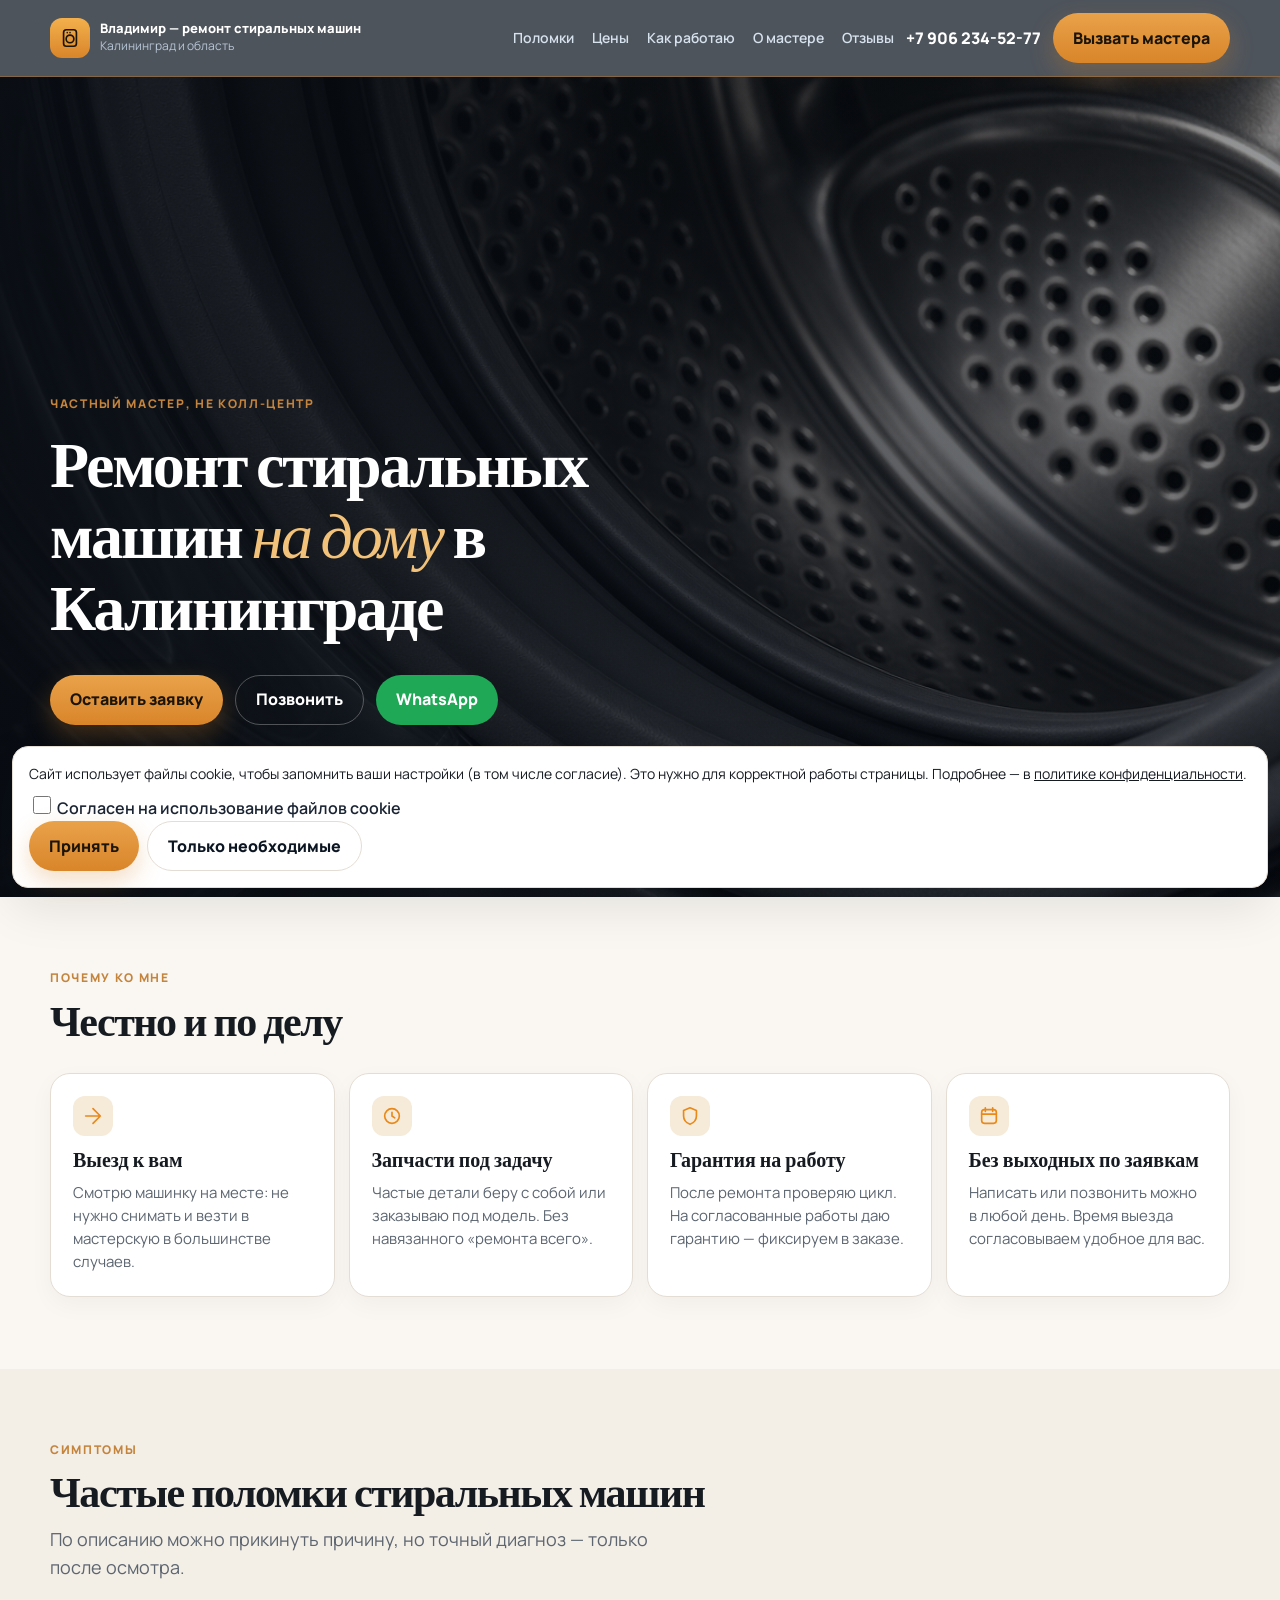
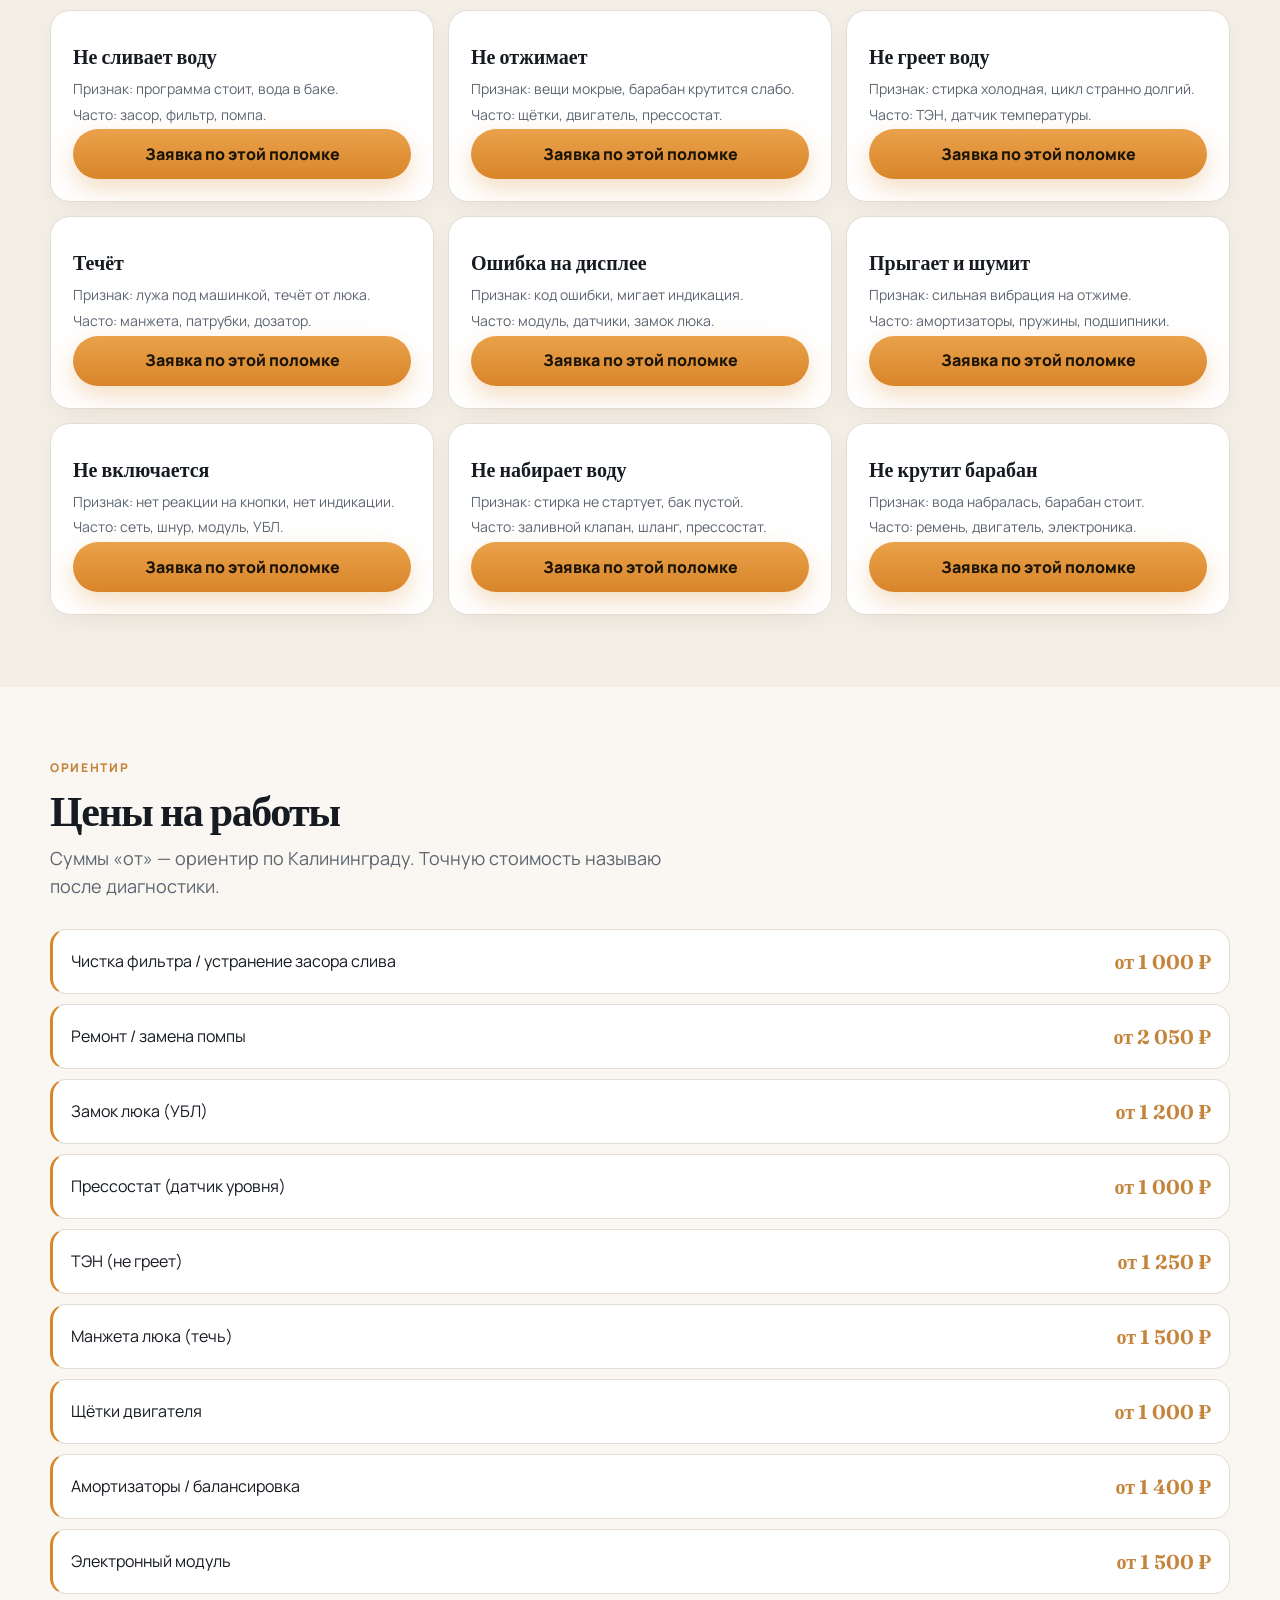
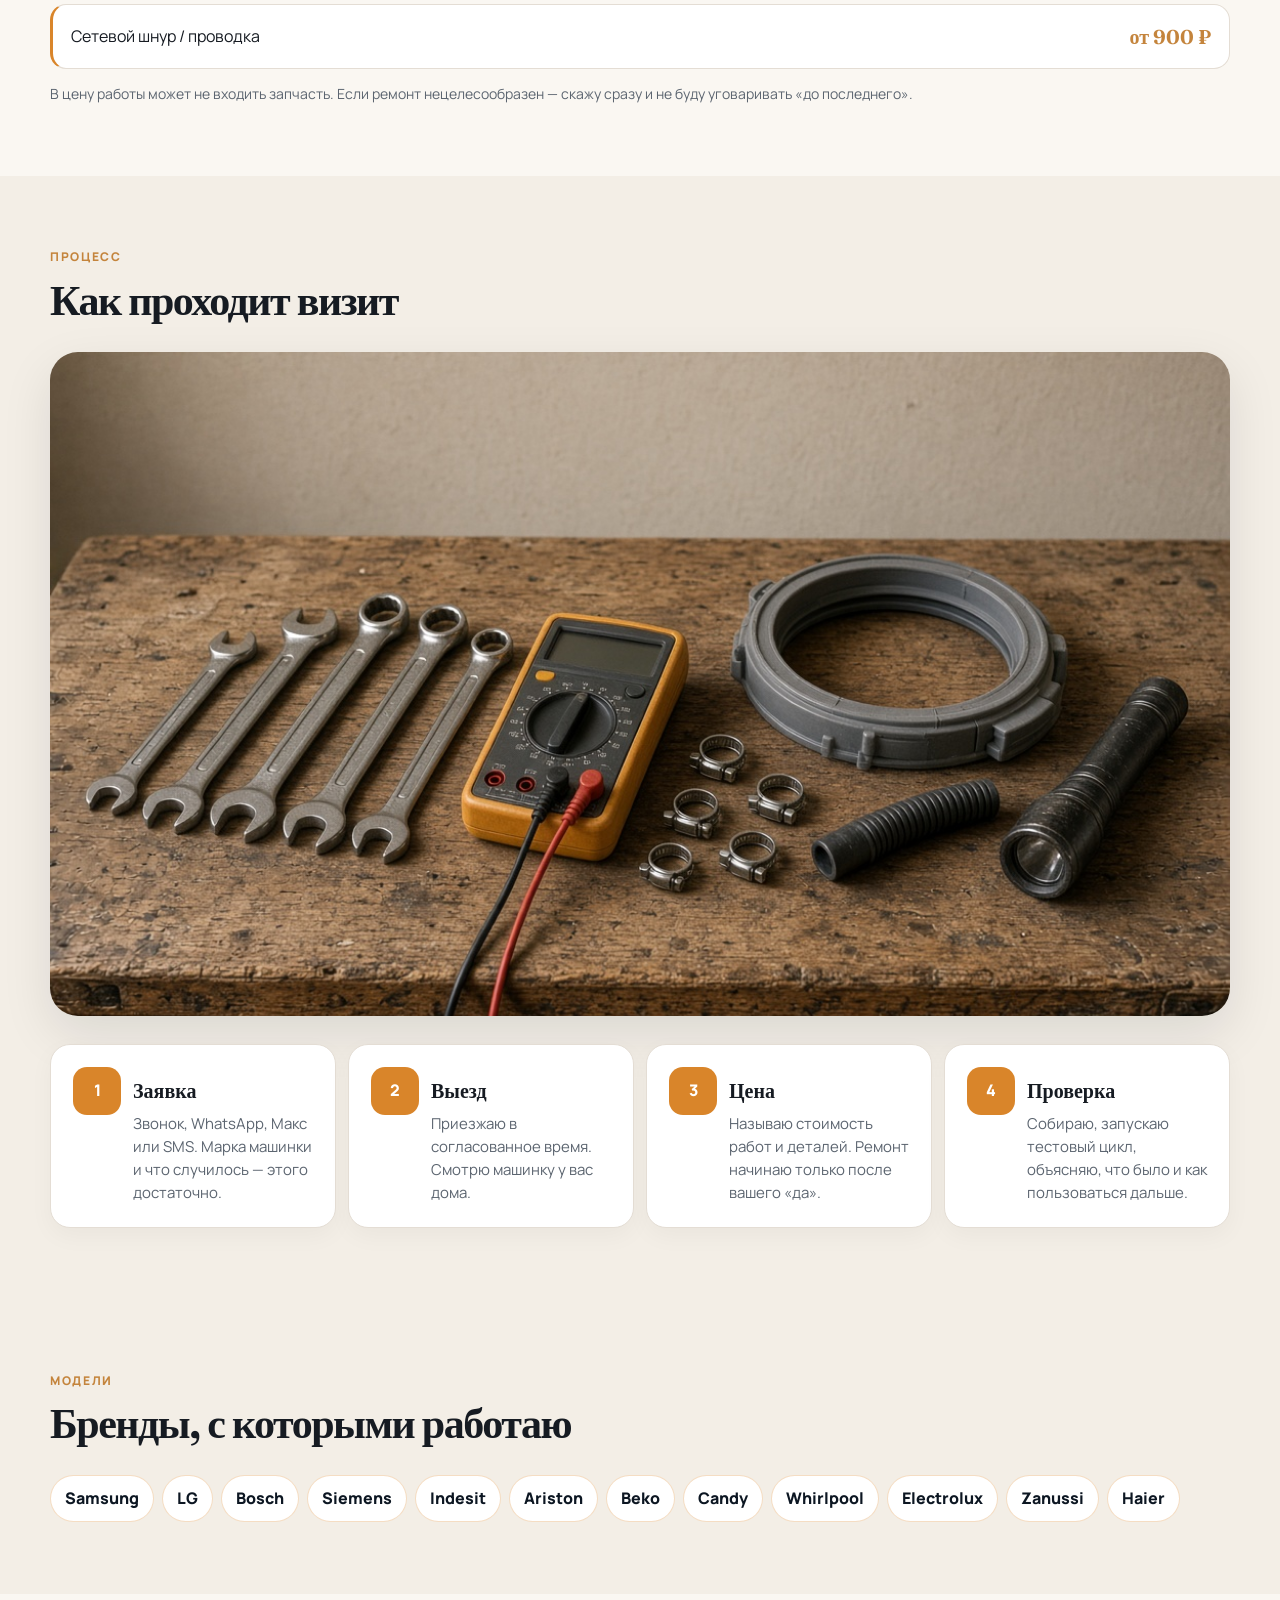
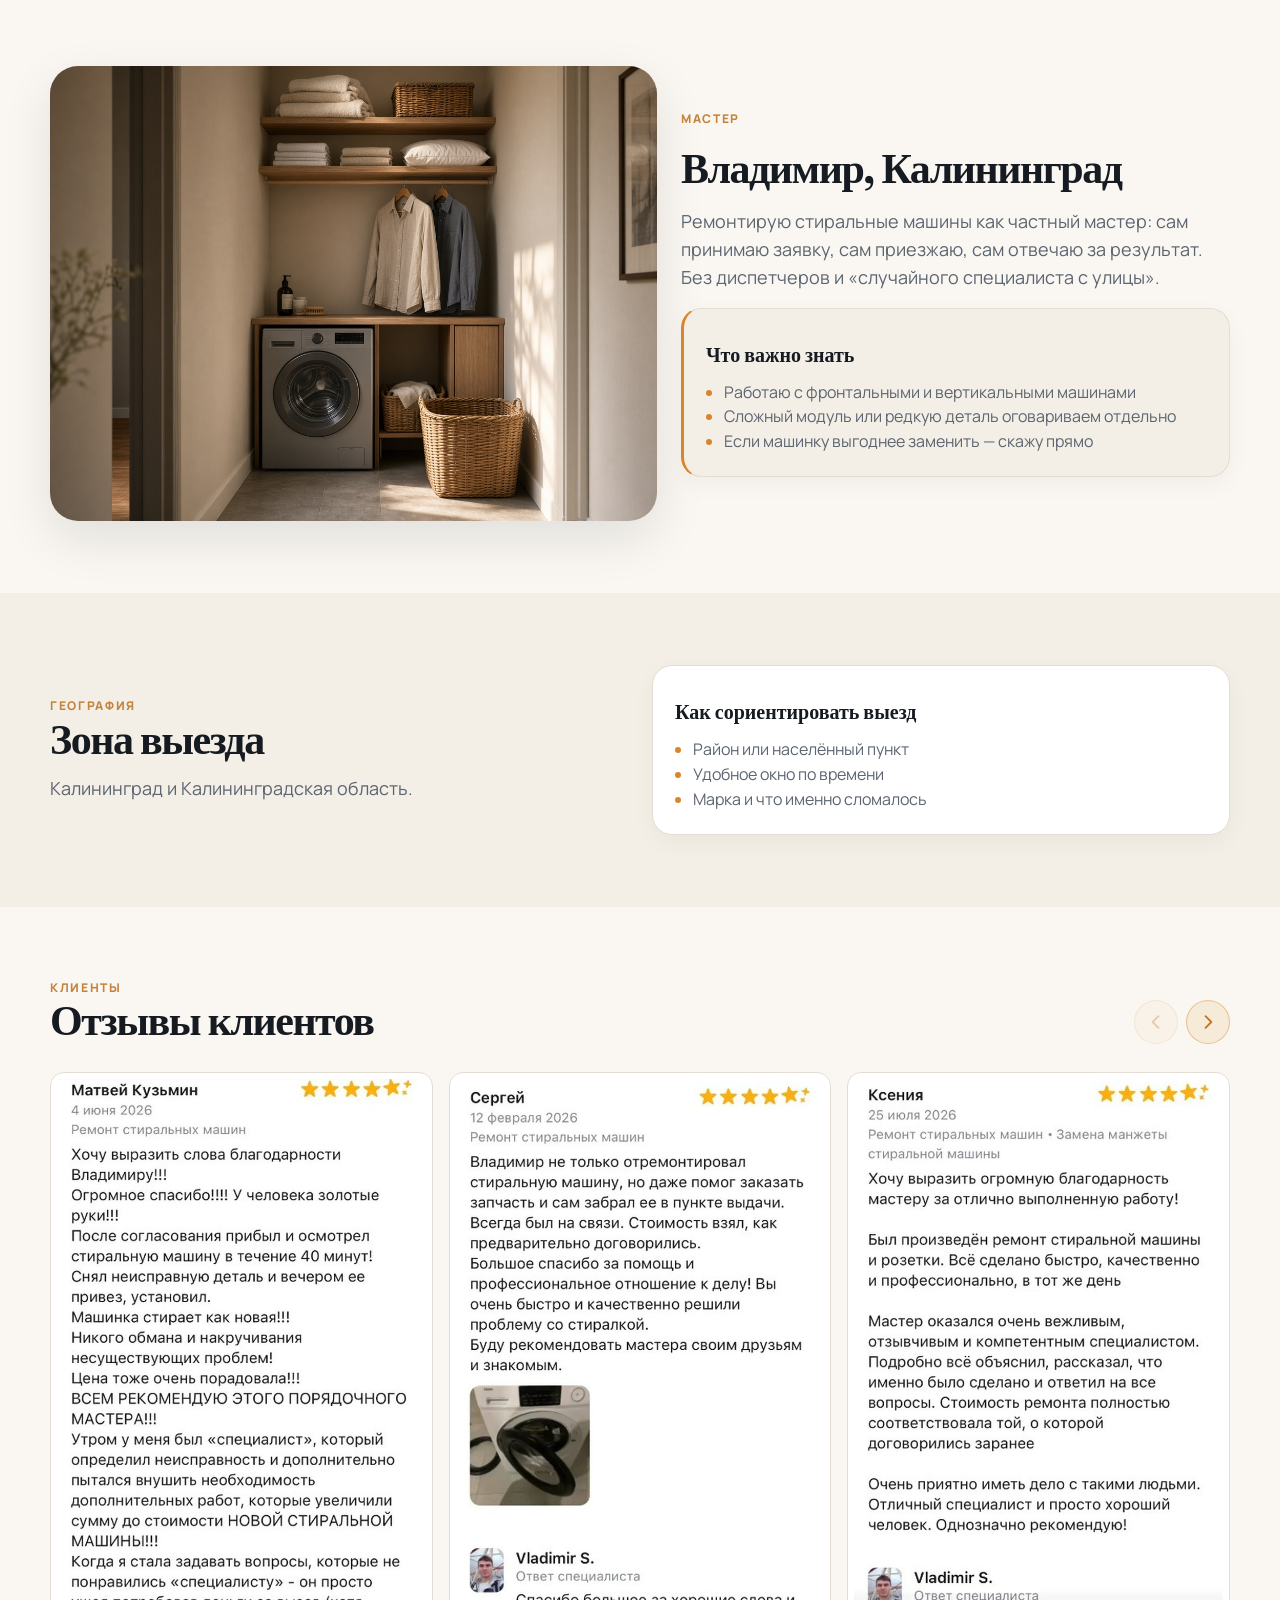
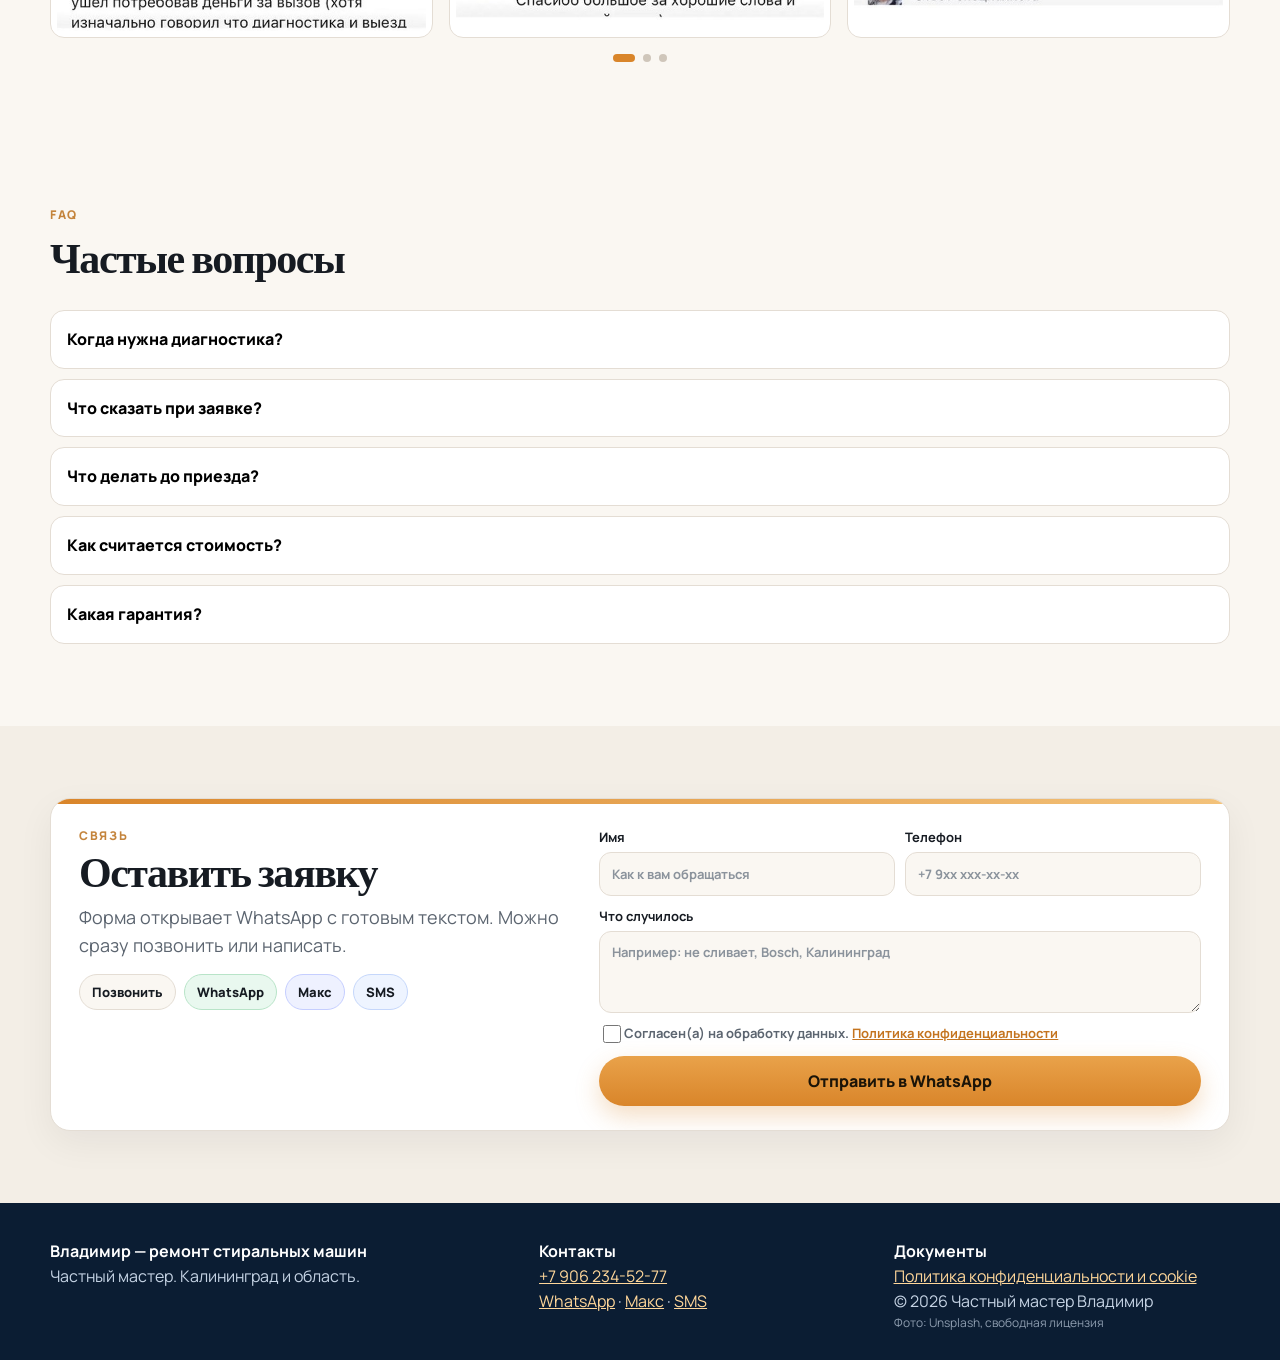
==== commit c58f5f87: "Tighten the landing: drop hero captions and cases, warm up amber accents, compact the lead form. Co-" ====
--- a/index.html
+++ b/index.html
@@ -8,7 +8,7 @@
   <link rel="preconnect" href="https://fonts.googleapis.com" />
   <link rel="preconnect" href="https://fonts.gstatic.com" crossorigin />
   <link href="https://fonts.googleapis.com/css2?family=Fraunces:ital,opsz,wght@0,9..144,500;0,9..144,650;1,9..144,500&family=Manrope:wght@500;600;700;800&display=swap" rel="stylesheet" />
-  <link rel="stylesheet" href="styles.css?v=19" />
+  <link rel="stylesheet" href="styles.css?v=21" />
 </head>
 <body>
   <a class="skip" href="#main">К содержанию</a>
@@ -25,7 +25,7 @@
           </svg>
         </span>
         <span>
-          <span class="brand__title">Владимир — ремонт стиральных машин</span>
+          <span class="brand__title">Владимир<span class="brand__rest"> — ремонт стиральных машин</span></span>
           <span class="brand__sub">Калининград и область</span>
         </span>
       </a>
@@ -40,7 +40,7 @@
 
       <a class="header__phone" data-tel data-phone-display href="tel:+79062345277">+7 906 234-52-77</a>
       <a class="header__phone-mobile" data-tel href="tel:+79062345277">Позвонить</a>
-      <a class="btn btn--amber header__cta" href="#lead">Вызвать мастера</a>
+      <a class="btn btn--amber header__cta" href="#lead"><span class="cta-full">Вызвать мастера</span><span class="cta-short">Вызвать</span></a>
       <button class="burger" type="button" aria-label="Открыть меню" aria-expanded="false">
         <span></span><span></span><span></span>
       </button>
@@ -77,10 +77,10 @@
             </div>
           </div>
           <div class="hero-stats">
-            <div><b>Выезд в день обращения</b><span>Заявки без выходных</span></div>
-            <div><b>Гарантия на работу</b><span>На согласованный ремонт</span></div>
-            <div><b>Цена до ремонта</b><span>Сначала согласование</span></div>
-            <div><b>Город и область</b><span>Калининград и район</span></div>
+            <div><b>Выезд в день обращения</b></div>
+            <div><b>Гарантия на работу</b></div>
+            <div><b>Цена до ремонта</b></div>
+            <div><b>Город и область</b></div>
           </div>
         </div>
       </div>
@@ -139,7 +139,7 @@
               <span>Признак: программа стоит, вода в баке.</span>
               <span>Часто: засор, фильтр, помпа.</span>
             </div>
-            <button class="btn btn--outline" type="button" data-issue="Не сливает воду">Заявка по этой поломке</button>
+            <button class="btn btn--amber fault__cta" type="button" data-issue="Не сливает воду">Заявка по этой поломке</button>
           </article>
           <article class="card fault">
             <h3>Не отжимает</h3>
@@ -147,7 +147,7 @@
               <span>Признак: вещи мокрые, барабан крутится слабо.</span>
               <span>Часто: щётки, двигатель, прессостат.</span>
             </div>
-            <button class="btn btn--outline" type="button" data-issue="Не отжимает">Заявка по этой поломке</button>
+            <button class="btn btn--amber fault__cta" type="button" data-issue="Не отжимает">Заявка по этой поломке</button>
           </article>
           <article class="card fault">
             <h3>Не греет воду</h3>
@@ -155,7 +155,7 @@
               <span>Признак: стирка холодная, цикл странно долгий.</span>
               <span>Часто: ТЭН, датчик температуры.</span>
             </div>
-            <button class="btn btn--outline" type="button" data-issue="Не греет воду">Заявка по этой поломке</button>
+            <button class="btn btn--amber fault__cta" type="button" data-issue="Не греет воду">Заявка по этой поломке</button>
           </article>
           <article class="card fault">
             <h3>Течёт</h3>
@@ -163,7 +163,7 @@
               <span>Признак: лужа под машинкой, течёт от люка.</span>
               <span>Часто: манжета, патрубки, дозатор.</span>
             </div>
-            <button class="btn btn--outline" type="button" data-issue="Течёт стиральная машина">Заявка по этой поломке</button>
+            <button class="btn btn--amber fault__cta" type="button" data-issue="Течёт стиральная машина">Заявка по этой поломке</button>
           </article>
           <article class="card fault">
             <h3>Ошибка на дисплее</h3>
@@ -171,7 +171,7 @@
               <span>Признак: код ошибки, мигает индикация.</span>
               <span>Часто: модуль, датчики, замок люка.</span>
             </div>
-            <button class="btn btn--outline" type="button" data-issue="Ошибка на дисплее">Заявка по этой поломке</button>
+            <button class="btn btn--amber fault__cta" type="button" data-issue="Ошибка на дисплее">Заявка по этой поломке</button>
           </article>
           <article class="card fault">
             <h3>Прыгает и шумит</h3>
@@ -179,7 +179,7 @@
               <span>Признак: сильная вибрация на отжиме.</span>
               <span>Часто: амортизаторы, пружины, подшипники.</span>
             </div>
-            <button class="btn btn--outline" type="button" data-issue="Прыгает и сильно шумит">Заявка по этой поломке</button>
+            <button class="btn btn--amber fault__cta" type="button" data-issue="Прыгает и сильно шумит">Заявка по этой поломке</button>
           </article>
           <article class="card fault">
             <h3>Не включается</h3>
@@ -187,7 +187,7 @@
               <span>Признак: нет реакции на кнопки, нет индикации.</span>
               <span>Часто: сеть, шнур, модуль, УБЛ.</span>
             </div>
-            <button class="btn btn--outline" type="button" data-issue="Не включается">Заявка по этой поломке</button>
+            <button class="btn btn--amber fault__cta" type="button" data-issue="Не включается">Заявка по этой поломке</button>
           </article>
           <article class="card fault">
             <h3>Не набирает воду</h3>
@@ -195,7 +195,7 @@
               <span>Признак: стирка не стартует, бак пустой.</span>
               <span>Часто: заливной клапан, шланг, прессостат.</span>
             </div>
-            <button class="btn btn--outline" type="button" data-issue="Не набирает воду">Заявка по этой поломке</button>
+            <button class="btn btn--amber fault__cta" type="button" data-issue="Не набирает воду">Заявка по этой поломке</button>
           </article>
           <article class="card fault">
             <h3>Не крутит барабан</h3>
@@ -203,7 +203,7 @@
               <span>Признак: вода набралась, барабан стоит.</span>
               <span>Часто: ремень, двигатель, электроника.</span>
             </div>
-            <button class="btn btn--outline" type="button" data-issue="Не крутит барабан">Заявка по этой поломке</button>
+            <button class="btn btn--amber fault__cta" type="button" data-issue="Не крутит барабан">Заявка по этой поломке</button>
           </article>
         </div>
       </div>
@@ -269,29 +269,6 @@
               <h3>Проверка</h3>
               <p>Собираю, запускаю тестовый цикл, объясняю, что было и как пользоваться дальше.</p>
             </div>
-          </article>
-        </div>
-      </div>
-    </section>
-
-    <section class="section" id="cases">
-      <div class="container">
-        <div class="section__head">
-          <p class="eyebrow">Типовые ситуации</p>
-          <h2>С чем чаще всего приезжаю</h2>
-        </div>
-        <div class="cases">
-          <article class="card">
-            <h3>Вода осталась в баке</h3>
-            <p>Чаще всего забит фильтр или улитка помпы. Чистка или замена насоса — и программа снова доходит до конца.</p>
-          </article>
-          <article class="card">
-            <h3>Стирка ледяной водой</h3>
-            <p>ТЭН или датчик. После замены проверяю нагрев на короткой программе, чтобы не уехать «на авось».</p>
-          </article>
-          <article class="card">
-            <h3>Машинка «ходит» по полу</h3>
-            <p>Износ амортизаторов или перегруз. Ставлю новые стойки, проверяю установку по уровню.</p>
           </article>
         </div>
       </div>
@@ -453,36 +430,38 @@
     <section class="section section--alt" id="lead">
       <div class="container">
         <div class="lead-box">
-          <div>
+          <div class="lead-box__copy">
             <p class="eyebrow">Связь</p>
             <h2>Оставить заявку</h2>
-            <p class="lead" style="color:#d5e2f2;margin-top:10px">Форма открывает WhatsApp с готовым текстом. Можно сразу позвонить, написать в Макс или отправить SMS.</p>
-            <div class="alt-contacts" style="margin-top:18px">
-              <a class="btn btn--light" data-tel href="tel:+79062345277">Позвонить</a>
-              <a class="btn btn--wa" data-wa href="#">WhatsApp</a>
-              <a class="btn btn--max" data-max href="#">Написать в Макс</a>
-              <a class="btn btn--sms" data-sms href="#">Сообщение на телефон</a>
+            <p class="lead">Форма открывает WhatsApp с готовым текстом. Можно сразу позвонить или написать.</p>
+            <div class="alt-contacts">
+              <a class="alt-link" data-tel href="tel:+79062345277">Позвонить</a>
+              <a class="alt-link alt-link--wa" data-wa href="#">WhatsApp</a>
+              <a class="alt-link alt-link--max" data-max href="#">Макс</a>
+              <a class="alt-link alt-link--sms" data-sms href="#">SMS</a>
             </div>
           </div>
           <form class="form" id="lead-form" novalidate>
-            <label>
-              Имя
-              <input id="name" name="name" type="text" autocomplete="name" placeholder="Как к вам обращаться" />
-            </label>
-            <label>
-              Телефон
-              <input id="phone" name="phone" type="tel" autocomplete="tel" required placeholder="+7 9xx xxx-xx-xx" />
-            </label>
+            <div class="form__row">
+              <label>
+                Имя
+                <input id="name" name="name" type="text" autocomplete="name" placeholder="Как к вам обращаться" />
+              </label>
+              <label>
+                Телефон
+                <input id="phone" name="phone" type="tel" autocomplete="tel" required placeholder="+7 9xx xxx-xx-xx" />
+              </label>
+            </div>
             <label>
               Что случилось
-              <textarea id="issue" name="issue" placeholder="Например: не сливает, Bosch, Калининград"></textarea>
+              <textarea id="issue" name="issue" rows="3" placeholder="Например: не сливает, Bosch, Калининград"></textarea>
             </label>
             <label class="check">
               <input id="pdn-consent" type="checkbox" />
-              <span>Согласен(а) на обработку персональных данных. Текст политики — на странице <a href="privacy.html">«Политика конфиденциальности»</a>.</span>
+              <span>Согласен(а) на обработку данных. <a href="privacy.html">Политика конфиденциальности</a></span>
             </label>
             <p class="form__error" hidden></p>
-            <button class="btn btn--amber" type="submit">Отправить в WhatsApp</button>
+            <button class="btn btn--amber form__submit" type="submit">Отправить в WhatsApp</button>
           </form>
         </div>
       </div>
--- a/styles.css
+++ b/styles.css
@@ -142,7 +142,7 @@
   background: rgba(12, 22, 34, 0.72);
   color: var(--white);
   backdrop-filter: blur(16px);
-  border-bottom: 1px solid rgba(255, 255, 255, 0.06);
+  border-bottom: 1px solid rgba(217, 133, 42, 0.38);
 }
 
 .header__inner {
@@ -198,8 +198,15 @@
   white-space: nowrap;
 }
 
-.header__cta,
-.header__home {
+a.btn.header__cta {
+  display: inline-flex;
+}
+
+a.btn.header__home {
+  display: none;
+}
+
+.cta-short {
   display: none;
 }
 
@@ -424,20 +431,17 @@
 .hero-stats div {
   background: rgba(255, 255, 255, 0.1);
   border: 1px solid rgba(255, 255, 255, 0.12);
+  border-left: 3px solid var(--amber);
   backdrop-filter: blur(14px);
   border-radius: 16px;
-  padding: 18px 18px 20px;
+  padding: 16px 16px 16px 18px;
 }
 
 .hero-stats b {
   display: block;
   font-family: Fraunces, Georgia, serif;
   font-size: 22px;
-}
-
-.hero-stats span {
-  color: #ddd4c8;
-  font-size: 13px;
+  line-height: 1.2;
 }
 
 .benefits {
@@ -458,6 +462,7 @@
 .card:hover {
   transform: translateY(-3px);
   box-shadow: var(--shadow);
+  border-color: rgba(217, 133, 42, 0.45);
 }
 
 .card,
@@ -499,9 +504,9 @@
   grid-template-columns: minmax(0, 1fr);
 }
 
-.fault {
-  display: grid;
-  gap: 8px;
+.fault__cta {
+  width: 100%;
+  margin-top: 4px;
 }
 
 .fault__meta {
@@ -523,6 +528,7 @@
   align-items: center;
   background: var(--white);
   border: 1px solid var(--line);
+  border-left: 3px solid var(--amber);
   border-radius: 16px;
   padding: 16px 18px;
 }
@@ -562,7 +568,7 @@
   width: 48px;
   height: 48px;
   border-radius: 14px;
-  background: var(--navy);
+  background: var(--amber);
   color: var(--white);
   display: grid;
   place-items: center;
@@ -577,11 +583,16 @@
 
 .brand-chip {
   background: var(--white);
-  border: 1px solid var(--line);
+  border: 1px solid rgba(217, 133, 42, 0.28);
   border-radius: 999px;
   padding: 10px 14px;
   font-weight: 800;
   color: var(--navy);
+}
+
+.brand-chip:hover {
+  background: var(--amber-soft);
+  border-color: var(--amber);
 }
 
 .about-grid,
@@ -637,30 +648,7 @@
 
 .card--inset {
   background: var(--bg);
-}
-
-.cases {
-  display: grid;
-  gap: 14px;
-  grid-template-columns: minmax(0, 1fr);
-}
-
-.case-card {
-  background: var(--white);
-  border: 1px solid var(--line);
-  border-radius: var(--radius);
-  overflow: hidden;
-  min-width: 0;
-}
-
-.case-card img {
-  width: 100%;
-  height: 180px;
-  object-fit: cover;
-}
-
-.case-card > div {
-  padding: 18px 20px 20px;
+  border-left: 3px solid var(--amber);
 }
 
 .photo-credit {
@@ -683,9 +671,9 @@
   width: 44px;
   height: 44px;
   border-radius: 50%;
-  border: 1px solid var(--line);
-  background: var(--white);
-  color: var(--ink);
+  border: 1px solid rgba(217, 133, 42, 0.4);
+  background: var(--amber-soft);
+  color: var(--amber-hover);
   display: inline-flex;
   align-items: center;
   justify-content: center;
@@ -818,6 +806,10 @@
   margin: 10px 0 0;
   padding-left: 18px;
   color: var(--muted);
+}
+
+.list li::marker {
+  color: var(--amber);
 }
 
 .faq__item {
@@ -840,6 +832,10 @@
   cursor: pointer;
 }
 
+.faq__item.is-open {
+  border-color: rgba(217, 133, 42, 0.55);
+}
+
 .faq__a {
   display: none;
   padding: 0 16px 16px;
@@ -852,83 +848,152 @@
 
 .lead-box {
   display: grid;
-  gap: 20px;
-  background: var(--navy);
-  color: var(--white);
-  border-radius: 24px;
-  padding: 24px 20px;
+  gap: 18px;
+  position: relative;
+  background: var(--white);
+  color: var(--ink);
+  border: 1px solid var(--line);
+  border-radius: 20px;
+  padding: 22px 18px 18px;
+  box-shadow: 0 12px 36px rgba(12, 22, 34, 0.06);
+  overflow: hidden;
+}
+
+.lead-box::before {
+  content: "";
+  position: absolute;
+  top: 0;
+  left: 0;
+  right: 0;
+  height: 5px;
+  background: linear-gradient(90deg, var(--amber), #f3c27a);
 }
 
 .lead-box .lead {
-  color: #d5e2f2;
-  margin-top: 10px;
+  color: var(--muted);
+  margin-top: 8px;
+  max-width: none;
+}
+
+.lead-box h2 {
+  margin-top: 4px;
 }
 
 .form {
   display: grid;
-  gap: 12px;
+  gap: 10px;
+}
+
+.form__row {
+  display: grid;
+  grid-template-columns: 1fr 1fr;
+  gap: 10px;
 }
 
 .form label,
 .form .check {
   display: grid;
-  gap: 6px;
+  gap: 5px;
   font-weight: 700;
-  font-size: 14px;
+  font-size: 13px;
 }
 
 .form input,
 .form textarea {
   width: 100%;
-  border: 1px solid rgba(255, 255, 255, 0.16);
-  background: rgba(255, 255, 255, 0.08);
-  color: var(--white);
+  border: 1px solid var(--line);
+  background: var(--paper);
+  color: var(--ink);
   border-radius: 12px;
-  min-height: 48px;
-  padding: 12px 14px;
+  min-height: 44px;
+  padding: 10px 12px;
   font: inherit;
 }
 
+.form input:focus,
+.form textarea:focus {
+  outline: 2px solid rgba(217, 133, 42, 0.45);
+  outline-offset: 1px;
+  border-color: var(--amber);
+}
+
 .form textarea {
-  min-height: 110px;
+  min-height: 72px;
   resize: vertical;
 }
 
 .form input::placeholder,
 .form textarea::placeholder {
-  color: #b7c5d6;
+  color: #8b939c;
 }
 
 .check {
-  grid-template-columns: 22px minmax(0, 1fr);
+  grid-template-columns: 20px minmax(0, 1fr);
   align-items: start;
   font-weight: 600;
-  color: #d7e2ef;
+  color: var(--muted);
 }
 
 .check input {
   width: 18px;
   height: 18px;
   min-height: 18px;
-  margin-top: 3px;
+  margin-top: 2px;
 }
 
 .check a {
-  color: #ffd79a;
+  color: var(--amber-hover);
 }
 
 .form__error {
-  color: #ffb4b4;
-  font-size: 14px;
+  color: #b42318;
+  font-size: 13px;
+}
+
+.form__submit {
+  width: 100%;
 }
 
 .alt-contacts {
-  display: grid;
-  gap: 10px;
-}
-
-.alt-contacts .btn {
-  width: 100%;
+  display: flex;
+  flex-wrap: wrap;
+  gap: 8px;
+  margin-top: 14px;
+}
+
+.alt-link {
+  display: inline-flex;
+  align-items: center;
+  justify-content: center;
+  min-height: 36px;
+  padding: 0 12px;
+  border-radius: 999px;
+  border: 1px solid var(--line);
+  background: var(--paper);
+  color: var(--ink);
+  font-size: 13px;
+  font-weight: 800;
+  text-decoration: none;
+}
+
+.alt-link:hover {
+  border-color: var(--amber);
+  background: var(--amber-soft);
+}
+
+.alt-link--wa {
+  background: #e9f8ef;
+  border-color: #b8e4c8;
+}
+
+.alt-link--max {
+  background: #eef1ff;
+  border-color: #c5ceff;
+}
+
+.alt-link--sms {
+  background: #eef4ff;
+  border-color: #c5d7fb;
 }
 
 .footer {
@@ -1008,8 +1073,7 @@
   .benefits,
   .faults,
   .area-grid,
-  .hero-stats,
-  .cases {
+  .hero-stats {
     grid-template-columns: repeat(2, minmax(0, 1fr));
   }
 
@@ -1017,25 +1081,15 @@
     grid-template-columns: 1.05fr 0.95fr;
   }
 
-  .case-card {
-    grid-column: 1 / -1;
-    display: grid;
-    grid-template-columns: 0.9fr 1.1fr;
-    align-items: stretch;
-  }
-
-  .case-card img {
-    height: 100%;
-    min-height: 220px;
-  }
-
   .steps {
     grid-template-columns: repeat(2, minmax(0, 1fr));
   }
 
   .lead-box {
-    grid-template-columns: 1fr 1.1fr;
-    padding: 40px;
+    grid-template-columns: 0.9fr 1.1fr;
+    align-items: start;
+    padding: 28px 28px 24px;
+    gap: 28px;
   }
 
   .header__phone {
@@ -1060,8 +1114,8 @@
     display: flex;
   }
 
-  .header__cta,
-  .header__home {
+  a.btn.header__cta,
+  a.btn.header__home {
     display: inline-flex;
   }
 
@@ -1081,21 +1135,199 @@
   .steps {
     grid-template-columns: repeat(4, minmax(0, 1fr));
   }
-
-  .cases {
-    grid-template-columns: 1.3fr 1fr 1fr;
-  }
-
-  .case-card {
-    grid-column: auto;
-    display: flex;
-    flex-direction: column;
+}
+
+@media (max-width: 1023px) {
+  .brand__rest {
+    display: none;
+  }
+
+  .header__phone-mobile {
+    display: none !important;
+  }
+
+  a.btn.header__cta {
+    min-height: 40px;
+    padding: 0 12px;
+    font-size: 13px;
+    flex: 0 0 auto;
+    box-shadow: none;
+  }
+
+  .cta-full {
+    display: none;
+  }
+
+  .cta-short {
+    display: inline;
+  }
+
+  .header {
+    --header-h: 58px;
+  }
+
+  .header__inner {
+    min-height: 58px;
+    gap: 8px;
+  }
+
+  .brand__mark {
+    width: 36px;
+    height: 36px;
+    flex: 0 0 36px;
+  }
+
+  .brand__title {
+    font-size: 15px;
+    white-space: nowrap;
+  }
+
+  .brand__sub {
+    font-size: 11px;
+    white-space: nowrap;
   }
 }
 
 @media (max-width: 767px) {
   :root {
     --dock-h: 64px;
+  }
+
+  .container {
+    width: min(1180px, calc(100% - 24px));
+  }
+
+  .section {
+    padding: 40px 0;
+  }
+
+  .section__head {
+    margin-bottom: 16px;
+    gap: 6px;
+  }
+
+  h2 {
+    font-size: 26px;
+  }
+
+  .card {
+    padding: 14px 16px;
+    border-radius: 14px;
+  }
+
+  .card h3 {
+    font-size: 17px;
+    margin: 4px 0;
+  }
+
+  .hero__stage {
+    min-height: 0;
+  }
+
+  .hero__content {
+    padding: 24px 0 20px;
+    gap: 16px;
+  }
+
+  .hero__copy h1,
+  .hero__copy .eyebrow + h1 {
+    font-size: clamp(26px, 8vw, 34px);
+  }
+
+  .hero__actions {
+    margin-top: 16px;
+    gap: 8px;
+  }
+
+  .hero__actions .btn {
+    min-height: 44px;
+    padding: 0 14px;
+    font-size: 14px;
+  }
+
+  .hero-stats {
+    gap: 8px;
+  }
+
+  .hero-stats div {
+    padding: 10px 12px 12px;
+  }
+
+  .hero-stats b {
+    font-size: 15px;
+    line-height: 1.2;
+  }
+
+  .fault .btn {
+    min-height: 42px;
+    font-size: 13px;
+    padding: 0 12px;
+  }
+
+  .fault__meta {
+    font-size: 13px;
+  }
+
+  .price-row {
+    padding: 12px 14px;
+  }
+
+  .price-row b {
+    font-size: 18px;
+  }
+
+  .step {
+    grid-template-columns: 36px minmax(0, 1fr);
+    gap: 10px;
+  }
+
+  .step__n {
+    width: 36px;
+    height: 36px;
+    border-radius: 10px;
+  }
+
+  .section-photo {
+    margin-bottom: 16px;
+  }
+
+  .section-photo img {
+    aspect-ratio: 2 / 1;
+    max-height: 140px;
+  }
+
+  .faq__q {
+    min-height: 48px;
+    padding: 12px 14px;
+  }
+
+  .lead-box {
+    padding: 16px 14px 14px;
+    border-radius: 16px;
+    gap: 14px;
+  }
+
+  .form {
+    gap: 8px;
+  }
+
+  .form textarea {
+    min-height: 64px;
+  }
+
+  .form__submit {
+    min-height: 44px;
+  }
+
+  .alt-contacts {
+    margin-top: 10px;
+    gap: 6px;
+  }
+
+  .alt-link {
+    min-height: 32px;
+    padding: 0 10px;
+    font-size: 12px;
   }
 
   .dock {
@@ -1107,7 +1339,7 @@
     bottom: 0;
     z-index: 45;
     background: #0b1d33;
-    border-top: 1px solid rgba(255, 255, 255, 0.08);
+    border-top: 2px solid var(--amber);
     padding: 6px 6px calc(6px + var(--safe-bottom));
     gap: 4px;
   }
@@ -1136,21 +1368,13 @@
     max-width: 100%;
   }
 
+  .dock a:first-child {
+    background: var(--amber);
+    color: #1b1408;
+  }
+
   .hero__photo {
     object-position: 50% 45%;
-  }
-
-  .hero__stage {
-    min-height: 640px;
-  }
-
-  .header__phone-mobile {
-    display: block;
-    margin-left: auto;
-    text-decoration: none;
-    font-weight: 800;
-    font-size: 13px;
-    white-space: nowrap;
   }
 }
 
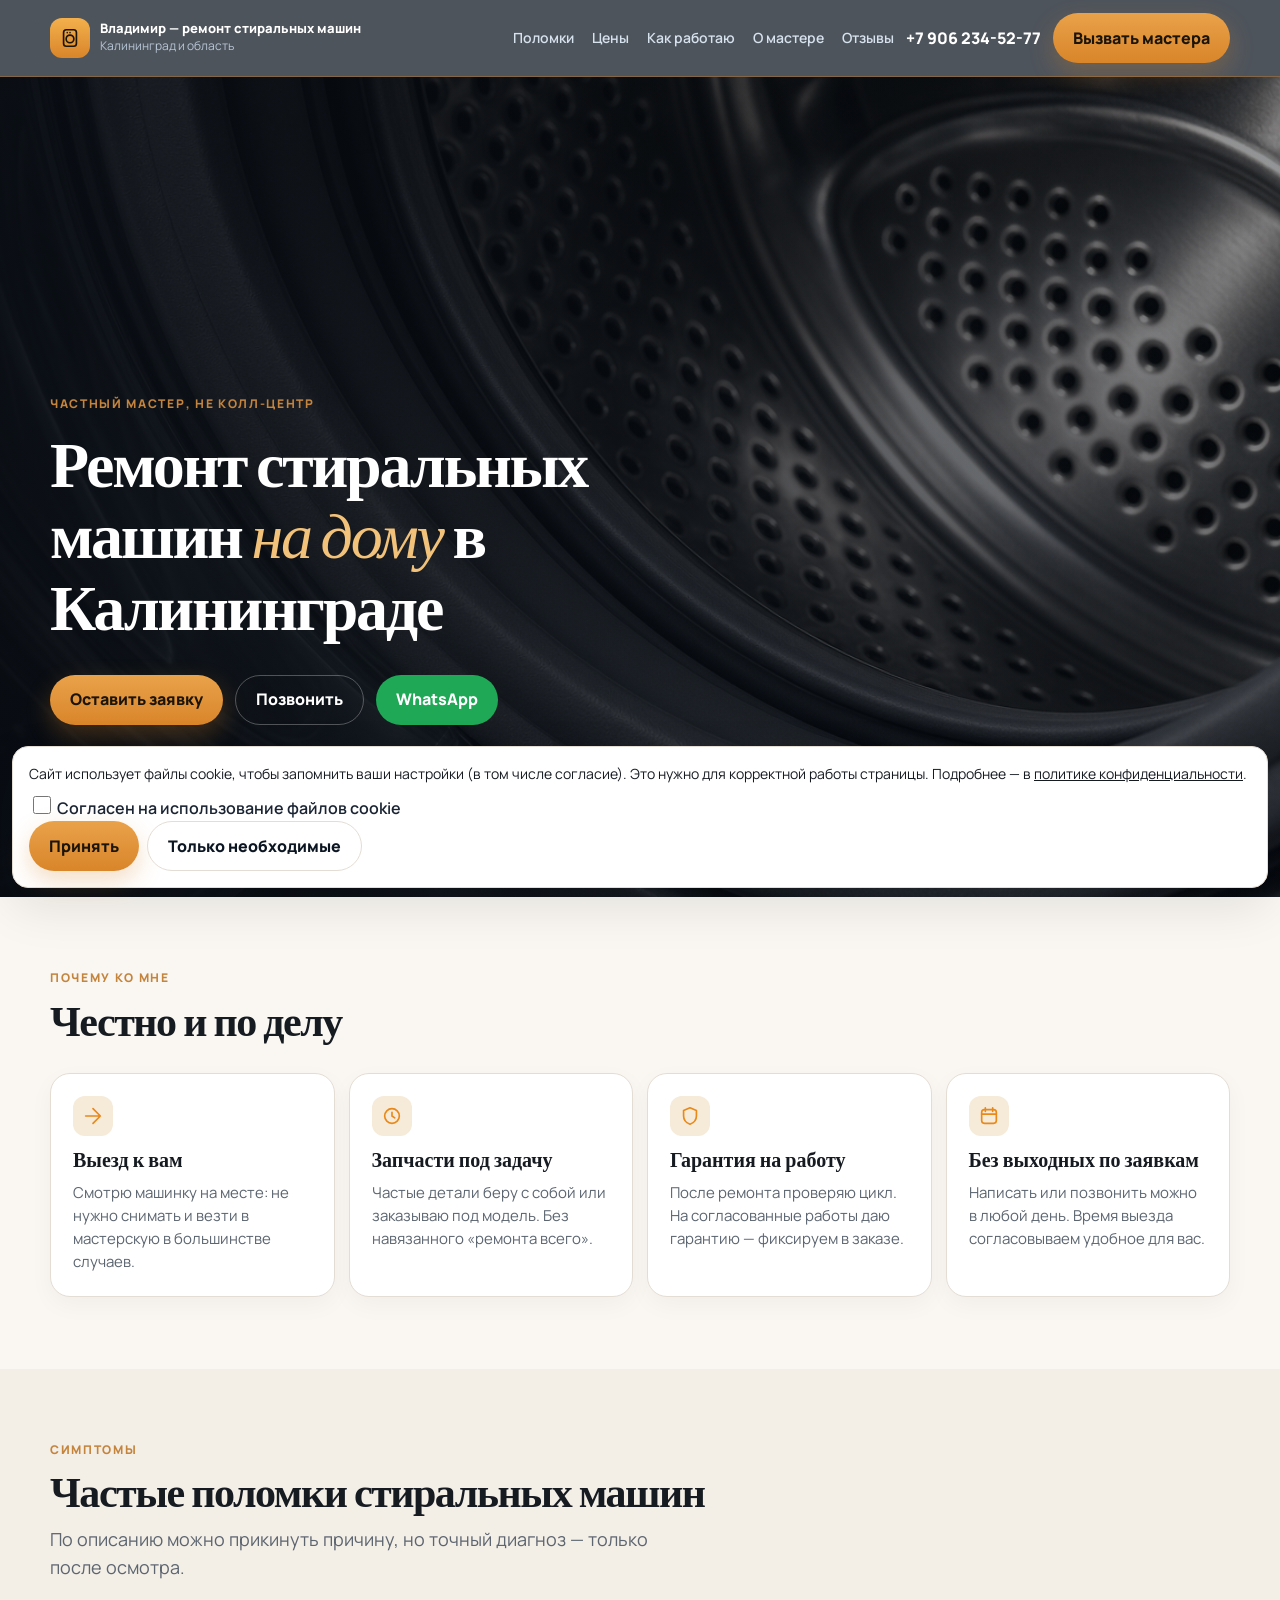
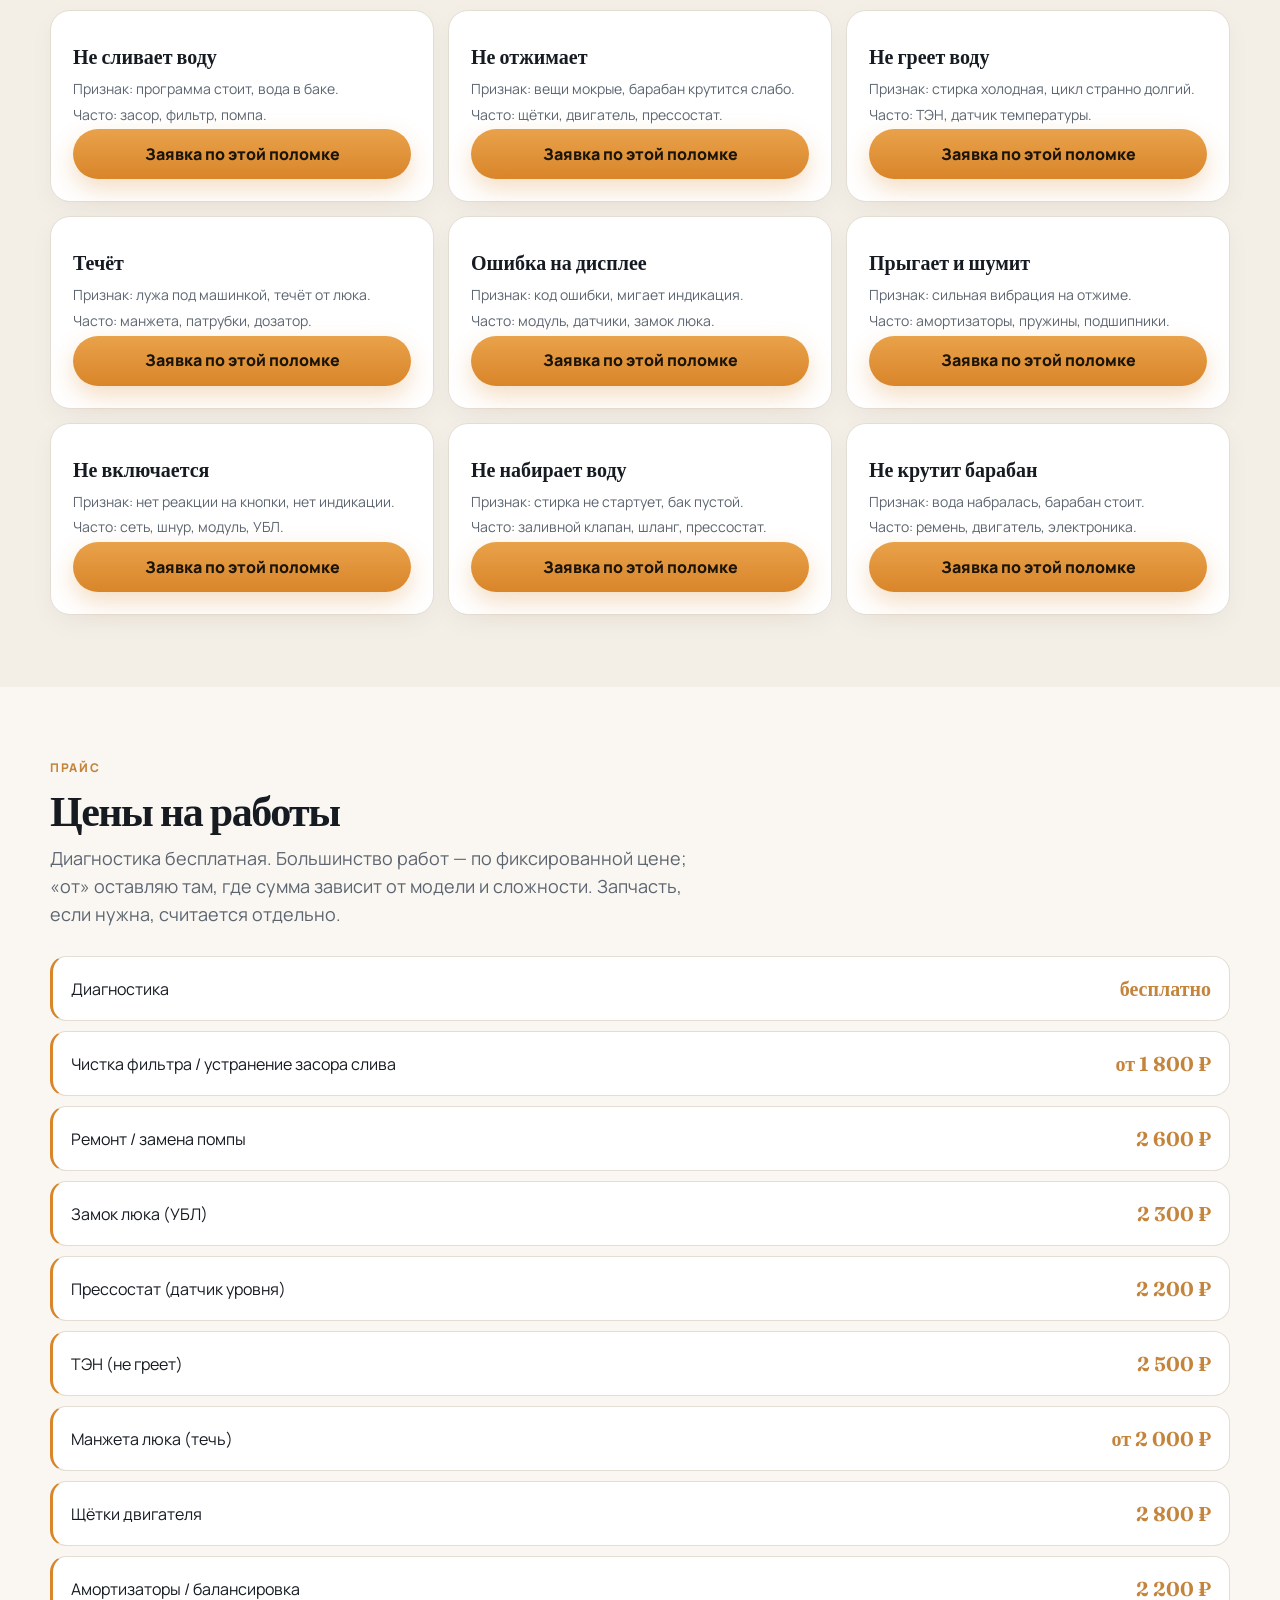
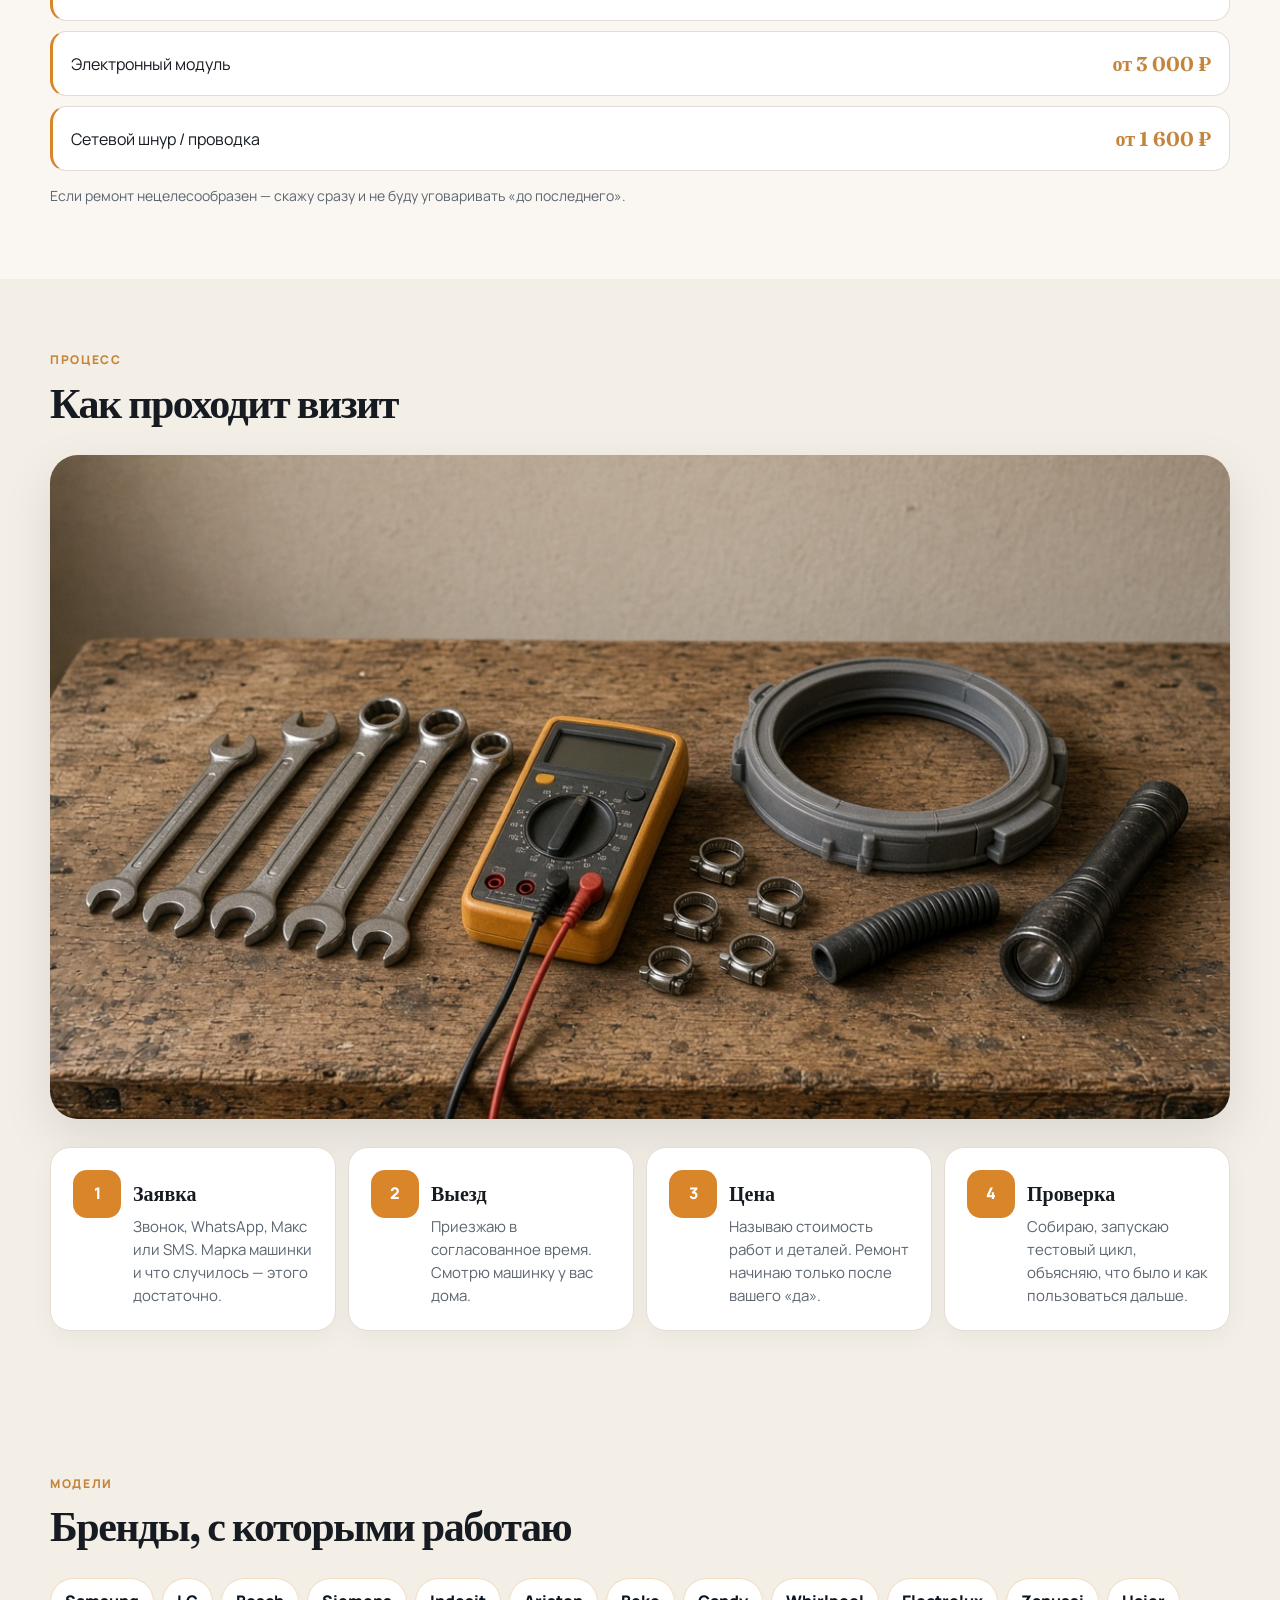
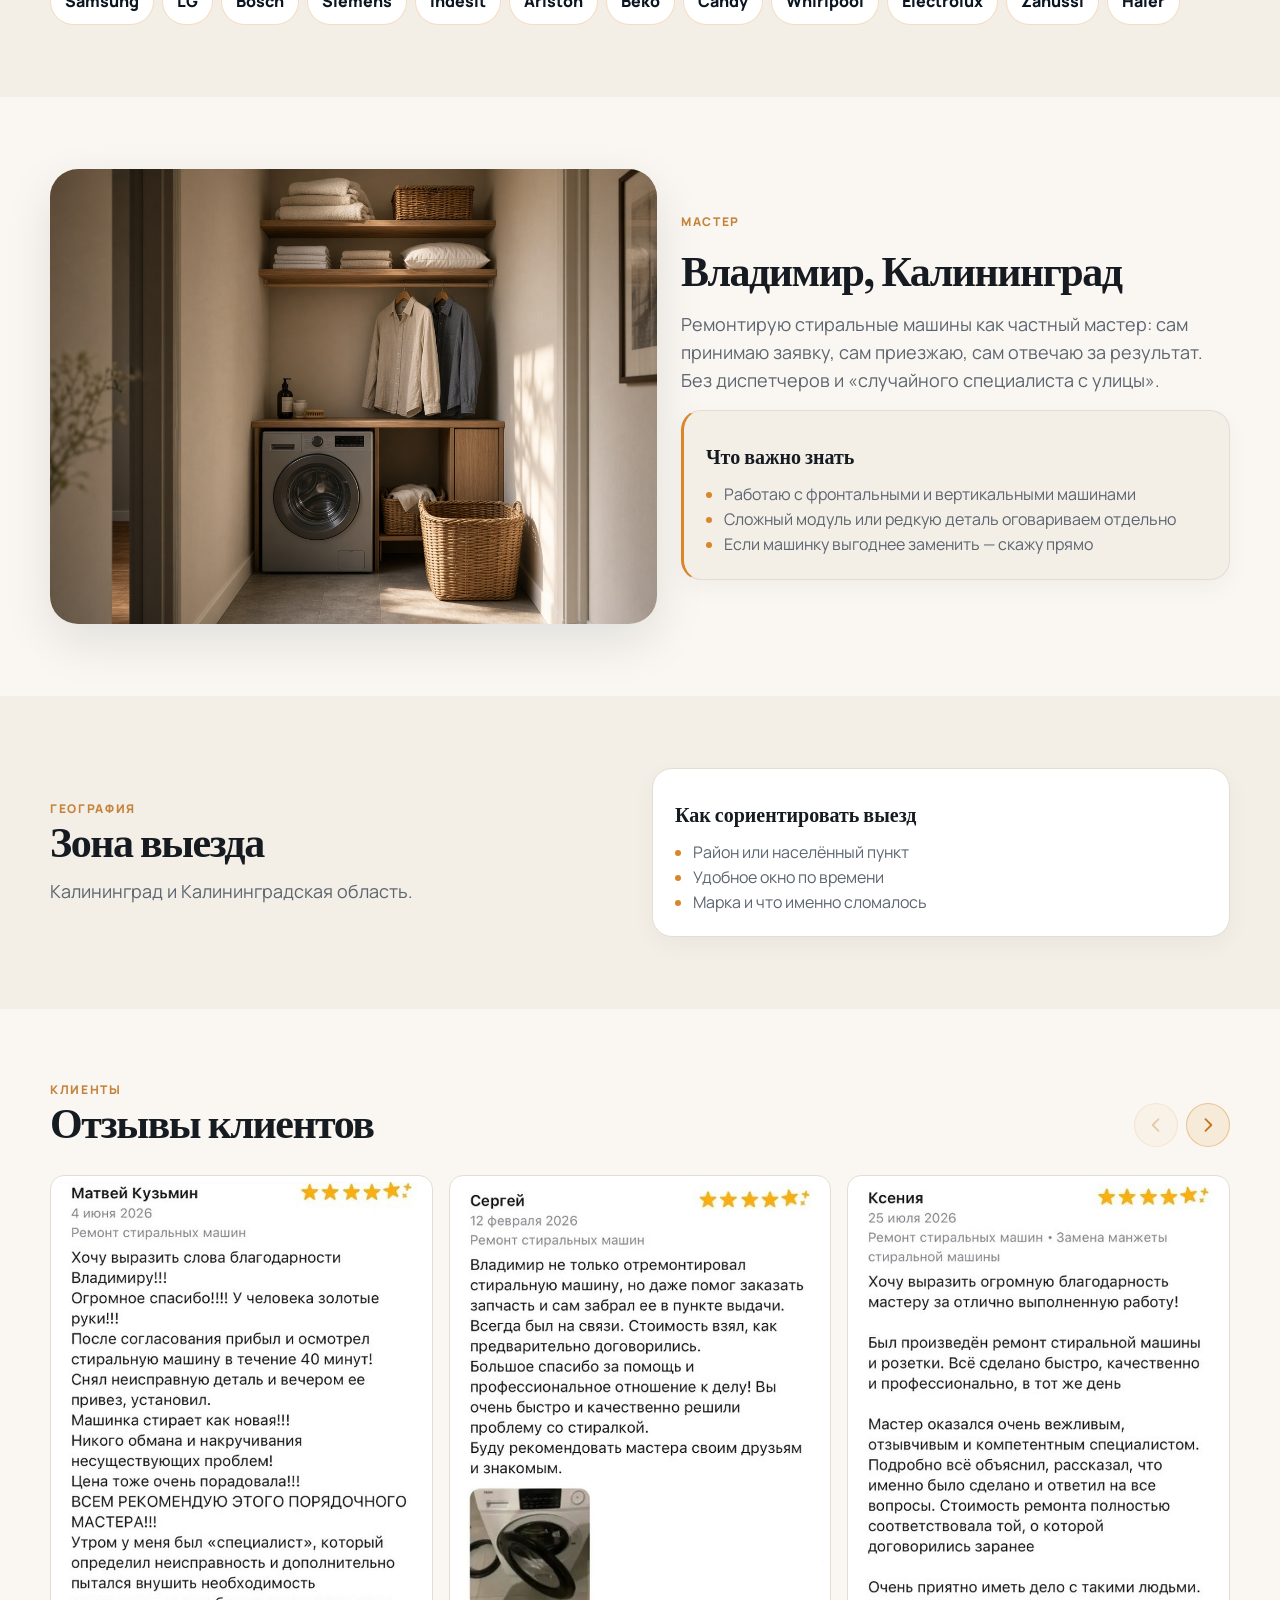
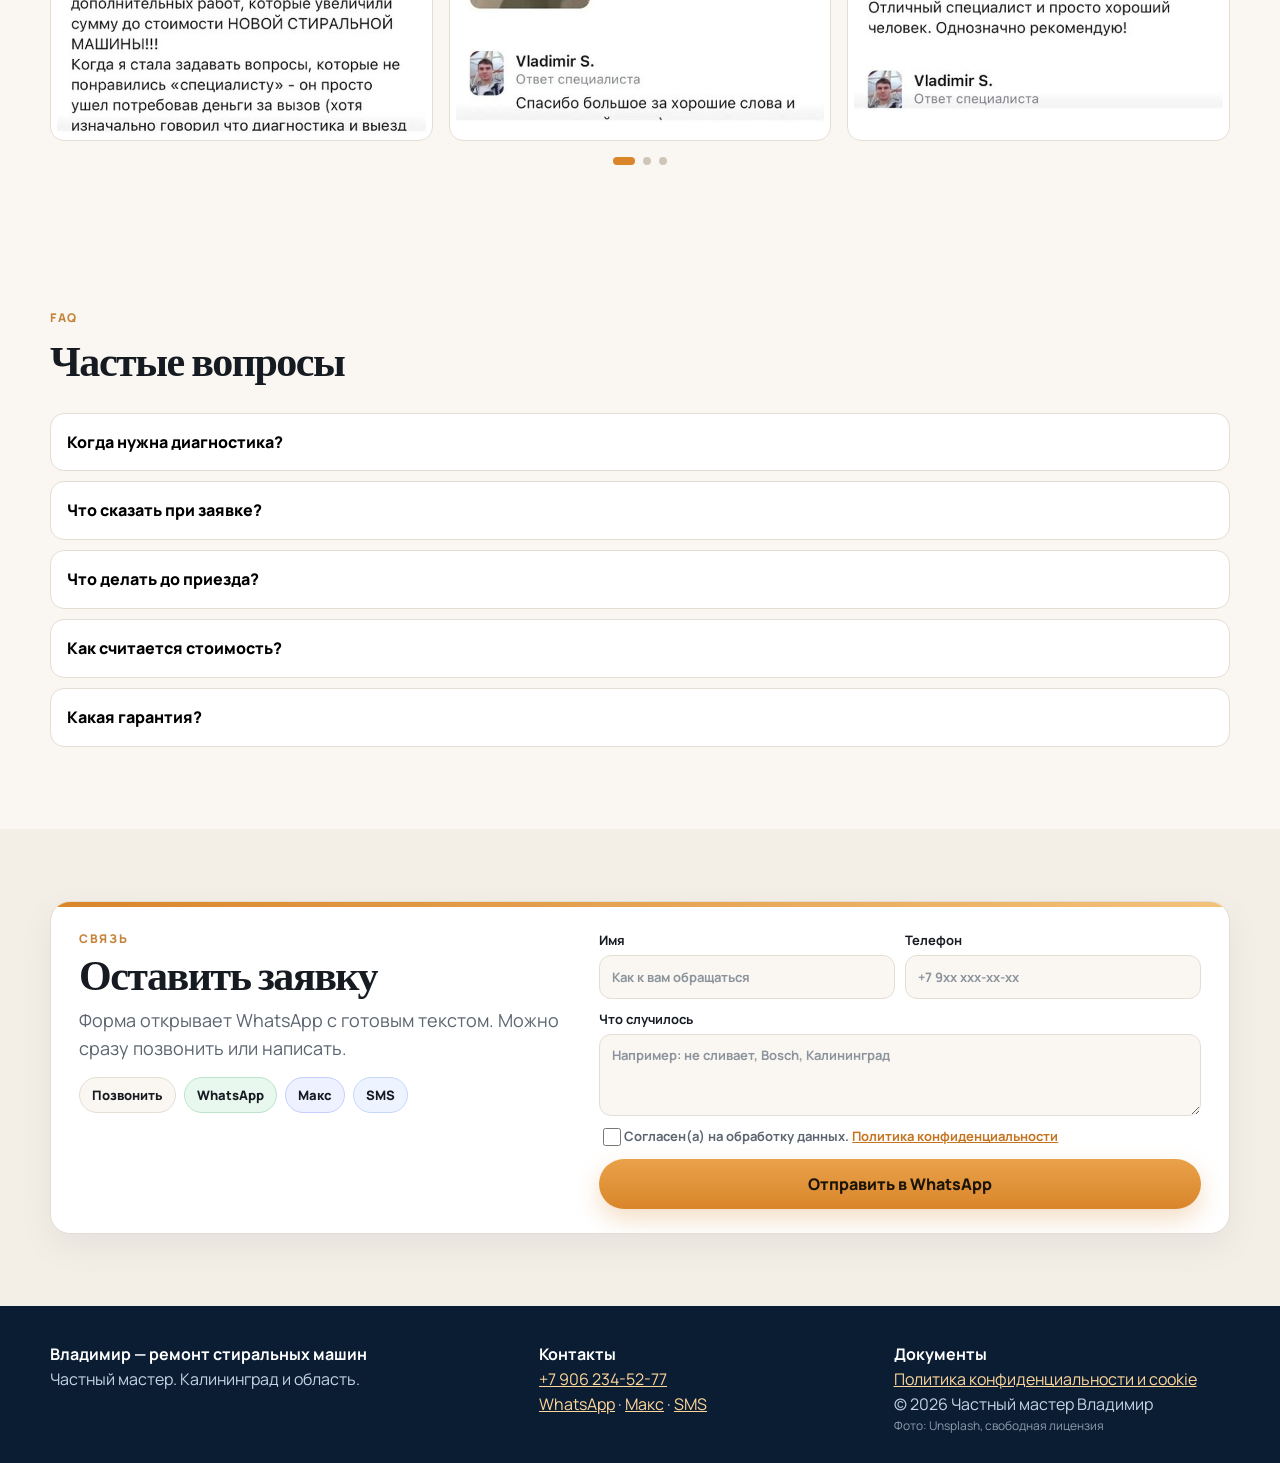
==== commit 36357268: "Publish a clearer price list with fixed rates and free diagnostics. Co-authored-by: Cursor <cursorag" ====
--- a/index.html
+++ b/index.html
@@ -8,7 +8,7 @@
   <link rel="preconnect" href="https://fonts.googleapis.com" />
   <link rel="preconnect" href="https://fonts.gstatic.com" crossorigin />
   <link href="https://fonts.googleapis.com/css2?family=Fraunces:ital,opsz,wght@0,9..144,500;0,9..144,650;1,9..144,500&family=Manrope:wght@500;600;700;800&display=swap" rel="stylesheet" />
-  <link rel="stylesheet" href="styles.css?v=21" />
+  <link rel="stylesheet" href="styles.css?v=22" />
 </head>
 <body>
   <a class="skip" href="#main">К содержанию</a>
@@ -212,23 +212,24 @@
     <section class="section" id="prices">
       <div class="container">
         <div class="section__head">
-          <p class="eyebrow">Ориентир</p>
+          <p class="eyebrow">Прайс</p>
           <h2>Цены на работы</h2>
-          <p class="lead">Суммы «от» — ориентир по Калининграду. Точную стоимость называю после диагностики.</p>
+          <p class="lead">Диагностика бесплатная. Большинство работ — по фиксированной цене; «от» оставляю там, где сумма зависит от модели и сложности. Запчасть, если нужна, считается отдельно.</p>
         </div>
         <div class="prices">
-          <div class="price-row"><span>Чистка фильтра / устранение засора слива</span><b>от 1 000 ₽</b></div>
-          <div class="price-row"><span>Ремонт / замена помпы</span><b>от 2 050 ₽</b></div>
-          <div class="price-row"><span>Замок люка (УБЛ)</span><b>от 1 200 ₽</b></div>
-          <div class="price-row"><span>Прессостат (датчик уровня)</span><b>от 1 000 ₽</b></div>
-          <div class="price-row"><span>ТЭН (не греет)</span><b>от 1 250 ₽</b></div>
-          <div class="price-row"><span>Манжета люка (течь)</span><b>от 1 500 ₽</b></div>
-          <div class="price-row"><span>Щётки двигателя</span><b>от 1 000 ₽</b></div>
-          <div class="price-row"><span>Амортизаторы / балансировка</span><b>от 1 400 ₽</b></div>
-          <div class="price-row"><span>Электронный модуль</span><b>от 1 500 ₽</b></div>
-          <div class="price-row"><span>Сетевой шнур / проводка</span><b>от 900 ₽</b></div>
-        </div>
-        <p class="disclaimer">В цену работы может не входить запчасть. Если ремонт нецелесообразен — скажу сразу и не буду уговаривать «до последнего».</p>
+          <div class="price-row"><span>Диагностика</span><b>бесплатно</b></div>
+          <div class="price-row"><span>Чистка фильтра / устранение засора слива</span><b>от 1 800 ₽</b></div>
+          <div class="price-row"><span>Ремонт / замена помпы</span><b>2 600 ₽</b></div>
+          <div class="price-row"><span>Замок люка (УБЛ)</span><b>2 300 ₽</b></div>
+          <div class="price-row"><span>Прессостат (датчик уровня)</span><b>2 200 ₽</b></div>
+          <div class="price-row"><span>ТЭН (не греет)</span><b>2 500 ₽</b></div>
+          <div class="price-row"><span>Манжета люка (течь)</span><b>от 2 000 ₽</b></div>
+          <div class="price-row"><span>Щётки двигателя</span><b>2 800 ₽</b></div>
+          <div class="price-row"><span>Амортизаторы / балансировка</span><b>2 200 ₽</b></div>
+          <div class="price-row"><span>Электронный модуль</span><b>от 3 000 ₽</b></div>
+          <div class="price-row"><span>Сетевой шнур / проводка</span><b>от 1 600 ₽</b></div>
+        </div>
+        <p class="disclaimer">Если ремонт нецелесообразен — скажу сразу и не буду уговаривать «до последнего».</p>
       </div>
     </section>
 
@@ -405,7 +406,7 @@
         <div class="faq">
           <article class="faq__item">
             <button class="faq__q" type="button" aria-expanded="false">Когда нужна диагностика?</button>
-            <div class="faq__a">Если машинка не сливает, не отжимает, не греет, течёт, выдаёт код или сильно шумит — без осмотра нельзя честно назвать цену. Диагностика на дому, ремонт — только после согласования.</div>
+            <div class="faq__a">Если машинка не сливает, не отжимает, не греет, течёт, выдаёт код или сильно шумит — без осмотра нельзя честно назвать причину. Диагностика на дому бесплатная, ремонт — только после согласования.</div>
           </article>
           <article class="faq__item">
             <button class="faq__q" type="button" aria-expanded="false">Что сказать при заявке?</button>
@@ -417,7 +418,7 @@
           </article>
           <article class="faq__item">
             <button class="faq__q" type="button" aria-expanded="false">Как считается стоимость?</button>
-            <div class="faq__a">Работа + деталь, если она нужна. На цену влияют причина, доступ к узлам и модель машины. Дополнительные работы не делаю молча — только после вашего согласия.</div>
+            <div class="faq__a">Диагностика бесплатная. Работа — по прайсу (часть позиций фиксированная, часть «от»). Деталь, если нужна, считается отдельно. Дополнительные работы не делаю молча — только после вашего согласия.</div>
           </article>
           <article class="faq__item">
             <button class="faq__q" type="button" aria-expanded="false">Какая гарантия?</button>
